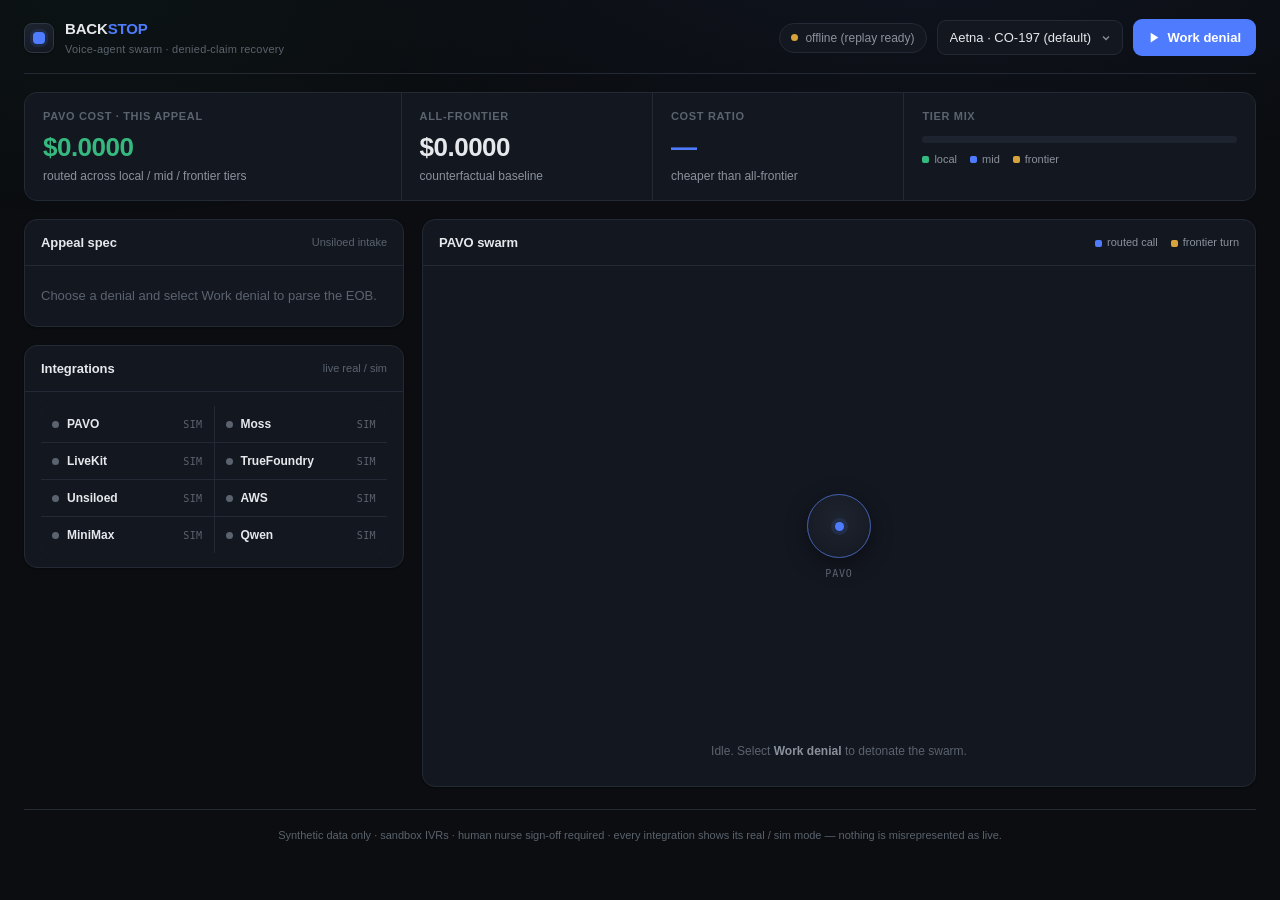
==== index.html @ 492ca2de "feat(demo): real MiniMax reasoning in the live pipeline (LLM-authored appeal argument) The agent's a" ====
<!DOCTYPE html>
<html lang="en">
<head>
  <meta charset="UTF-8" />
  <meta name="viewport" content="width=device-width, initial-scale=1.0" />
  <title>Backstop — Denied-Claim Recovery</title>
  <!-- No CDN: self-contained design system in styles.css, system font stack. -->
  <link rel="stylesheet" href="styles.css" />
</head>

<body>
  <div class="bg-glow" aria-hidden="true"></div>

  <div class="app">

    <!-- ============================ TOP BAR ============================ -->
    <header class="topbar">
      <div class="brand">
        <div class="brand-logo" aria-hidden="true"></div>
        <div>
          <div class="brand-name">BACK<b>STOP</b></div>
          <div class="brand-sub">Voice-agent swarm · denied-claim recovery</div>
        </div>
      </div>

      <div class="topbar-actions">
        <div id="conn-pill" class="conn-pill conn-down">
          <span class="dot"></span><span id="conn-label">connecting…</span>
        </div>
        <select id="sample-picker" class="picker" title="Choose a denial to work" aria-label="Choose a denial to work"></select>
        <button id="run-btn" class="btn btn-primary">
          <svg width="13" height="13" viewBox="0 0 24 24" fill="none" aria-hidden="true">
            <path d="M5 3l14 9-14 9V3z" fill="currentColor" />
          </svg>
          Work denial
        </button>
      </div>
    </header>

    <!-- ============================ METRIC STRIP ============================ -->
    <section class="metrics" aria-label="Cost metrics">
      <div class="metric hero">
        <div class="metric-label">PAVO cost · this appeal</div>
        <div class="metric-value tnum"><span id="pavo-total" class="pavo">$0.0000</span></div>
        <div class="metric-sub">routed across local / mid / frontier tiers</div>
      </div>
      <div class="metric">
        <div class="metric-label">All-frontier</div>
        <div class="metric-value tnum"><span id="frontier-total" class="front">$0.0000</span></div>
        <div class="metric-sub">counterfactual baseline</div>
      </div>
      <div class="metric">
        <div class="metric-label">Cost ratio</div>
        <div class="metric-value tnum"><span id="ratio-big" class="ratio-value">—</span></div>
        <div class="metric-sub">cheaper than all-frontier</div>
      </div>
      <div class="metric">
        <div class="metric-label">Tier mix</div>
        <div class="tierbar" aria-hidden="true">
          <div class="seg seg-local" style="width:0"></div>
          <div class="seg seg-mid" style="width:0"></div>
          <div class="seg seg-front" style="width:0"></div>
        </div>
        <div class="tier-legend">
          <span><i style="background:var(--tier-local)"></i>local</span>
          <span><i style="background:var(--tier-mid)"></i>mid</span>
          <span><i style="background:var(--tier-frontier)"></i>frontier</span>
        </div>
      </div>
    </section>

    <!-- ============================ MAIN GRID ============================ -->
    <div class="grid-main">

      <!-- LEFT COLUMN -->
      <div class="col">

        <!-- Outcome scoreboard (appears on appeal.done) -->
        <div class="card outcome-card" id="outcome-card" hidden>
          <div class="outcome-head">
            <svg width="14" height="14" viewBox="0 0 24 24" fill="none" stroke="currentColor" stroke-width="2.5"><path d="M20 6L9 17l-5-5"/></svg>
            Denial overturned
          </div>
          <div class="outcome-grid">
            <div class="outcome-cell"><span id="oc-recovered" class="oc-num tnum">$0</span><span class="oc-lbl">recovered</span></div>
            <div class="outcome-cell"><span id="oc-ratio" class="oc-num tnum">—</span><span class="oc-lbl">cheaper</span></div>
            <div class="outcome-cell"><span id="oc-agents" class="oc-num tnum">0</span><span class="oc-lbl">agents</span></div>
          </div>
          <div class="outcome-foot" id="oc-foot">pending nurse signature</div>
        </div>

        <!-- Appeal spec -->
        <div class="card">
          <div class="card-head">
            <h2 class="card-title">Appeal spec</h2>
            <span class="card-tag">Unsiloed intake</span>
          </div>
          <div id="spec-body" class="card-body">
            <div class="empty-hint">Choose a denial and select Work denial to parse the EOB.</div>
          </div>
        </div>

        <!-- Integrations -->
        <div class="card">
          <div class="card-head">
            <h2 class="card-title">Integrations</h2>
            <span class="card-tag">live real / sim</span>
          </div>
          <div class="card-body">
            <div class="sponsor-list" id="sponsor-row"></div>
          </div>
        </div>

        <!-- Contradiction -->
        <div class="card" id="reconcile-card" hidden>
          <div class="card-head">
            <h2 class="card-title">Overturning contradiction</h2>
            <span class="card-tag">Reconciler · Moss</span>
          </div>
          <div id="reconcile-body" class="card-body ctr"></div>
        </div>

        <!-- Real LLM-composed appeal argument (MiniMax via TrueFoundry gateway) -->
        <div class="card" id="compose-card" hidden>
          <div class="card-head">
            <h2 class="card-title">Appeal argument</h2>
            <span class="card-tag" id="compose-tag">MiniMax</span>
          </div>
          <div id="compose-body" class="card-body"></div>
        </div>

        <!-- Appeal letter -->
        <div class="card" id="letter-card" hidden>
          <div class="card-head">
            <h2 class="card-title">Appeal letter</h2>
            <span class="card-tag">Drafted · verbatim</span>
          </div>
          <div id="letter-body" class="card-body"></div>
        </div>

      </div>

      <!-- RIGHT COLUMN: swarm stage -->
      <div class="col">
        <div class="card stage-card">
          <div class="card-head">
            <h2 class="card-title">PAVO swarm</h2>
            <div class="tier-legend" style="margin:0">
              <span><i style="background:var(--tier-mid)"></i>routed call</span>
              <span><i style="background:var(--tier-frontier)"></i>frontier turn</span>
            </div>
          </div>
          <div id="stage" class="stage">
            <canvas id="fx"></canvas>
            <div id="core" class="core">
              <div class="core-ring"></div>
              <div class="core-ring r2"></div>
              <div class="core-disc"></div>
              <div class="core-label">PAVO</div>
            </div>
            <div id="cells" class="cells"></div>
            <div id="stage-hint" class="stage-hint">
              Idle. Select <b>Work denial</b> to detonate the swarm.
            </div>
          </div>
        </div>
      </div>
    </div>

    <footer class="footer">
      Synthetic data only · sandbox IVRs · human nurse sign-off required ·
      every integration shows its real / sim mode — nothing is misrepresented as live.
    </footer>
  </div>

  <div id="toast" class="toast" hidden></div>
  <script src="app.js"></script>
</body>
</html>
---- styles.css ----
/* ============================================================================
   BACKSTOP — design system
   Refined dark. Single accent. Flat surfaces, 1px borders, tabular numerics.
   No CDN, no neon. Reference: Linear · Vercel · Retool · Mercury.
   ========================================================================== */

:root {
  /* surfaces */
  --bg:          #0B0D10;
  --surface-1:   #131720;   /* cards */
  --surface-2:   #171C26;   /* nested panels */
  --surface-3:   #1E242F;   /* hover / active */
  --border:      #232A35;
  --border-strong: #2E3744;

  /* text */
  --text:        #E6E8EB;
  --text-muted:  #8B929C;
  --text-faint:  #5B636E;

  /* accent (single) */
  --accent:        #4F7CFF;
  --accent-hover:  #6B91FF;
  --accent-press:  #3E66E0;
  --accent-subtle: rgba(79, 124, 255, 0.13);
  --accent-line:   rgba(79, 124, 255, 0.30);

  /* status / tiers (muted, professional) */
  --ok:    #35B97E;
  --warn:  #D8A23A;
  --err:   #E5565B;
  --tier-local:    #35B97E;   /* local_fast  */
  --tier-mid:      #4F7CFF;   /* mid_reason  */
  --tier-frontier: #D8A23A;   /* frontier    */

  /* type */
  --font: -apple-system, BlinkMacSystemFont, "Inter", "Segoe UI", Roboto, Helvetica, Arial, sans-serif;
  --mono: ui-monospace, "SF Mono", "JetBrains Mono", "Menlo", monospace;

  /* radii / shadow / motion */
  --r-sm: 6px; --r-md: 9px; --r-lg: 13px; --r-pill: 999px;
  --shadow-sm: 0 1px 2px rgba(0,0,0,0.35);
  --shadow-md: 0 6px 22px rgba(0,0,0,0.42);
  --ease: cubic-bezier(0.22, 0.61, 0.22, 1);
  --t-fast: 120ms; --t: 160ms;
}

/* ---- reset ---- */
*, *::before, *::after { box-sizing: border-box; }
html, body { margin: 0; height: 100%; }
body {
  background: var(--bg);
  color: var(--text);
  font-family: var(--font);
  font-size: 14px;
  line-height: 1.5;
  -webkit-font-smoothing: antialiased;
  text-rendering: optimizeLegibility;
}
::selection { background: var(--accent-subtle); }
button, input, select { font: inherit; color: inherit; }
h1, h2, h3, p { margin: 0; }
.tnum { font-variant-numeric: tabular-nums; font-feature-settings: "tnum" 1; }
.mono { font-family: var(--mono); }

/* subtle ambient backdrop — a faint top glow, not a light show */
.bg-glow {
  position: fixed; inset: 0; pointer-events: none; z-index: 0;
  background:
    radial-gradient(900px 380px at 72% -8%, rgba(79,124,255,0.07), transparent 70%),
    radial-gradient(700px 320px at 8% 0%, rgba(53,185,126,0.04), transparent 70%);
}

/* ---- shell ---- */
.app { position: relative; z-index: 1; max-width: 1480px; margin: 0 auto; padding: 18px 24px 40px; }

/* ============================ TOP BAR ============================ */
.topbar {
  display: flex; align-items: center; justify-content: space-between;
  gap: 16px; padding-bottom: 16px; margin-bottom: 18px;
  border-bottom: 1px solid var(--border);
}
.brand { display: flex; align-items: center; gap: 11px; }
.brand-logo {
  width: 30px; height: 30px; border-radius: 8px; display: grid; place-items: center;
  background: linear-gradient(160deg, var(--surface-3), var(--surface-1));
  border: 1px solid var(--border-strong); box-shadow: var(--shadow-sm);
}
.brand-logo::after {
  content: ""; width: 12px; height: 12px; border-radius: 4px;
  background: var(--accent); box-shadow: 0 0 0 3px var(--accent-subtle);
}
.brand-name { font-size: 15px; font-weight: 700; letter-spacing: -0.01em; }
.brand-name b { color: var(--accent); font-weight: 700; }
.brand-sub { font-size: 11px; color: var(--text-faint); letter-spacing: 0.02em; }
.topbar-actions { display: flex; align-items: center; gap: 10px; }

/* connection pill */
.conn-pill {
  display: inline-flex; align-items: center; gap: 7px;
  padding: 5px 11px; border-radius: var(--r-pill);
  background: var(--surface-1); border: 1px solid var(--border);
  font-size: 12px; color: var(--text-muted);
}
.conn-pill .dot { width: 7px; height: 7px; border-radius: 50%; background: var(--text-faint); }
.conn-pill.conn-up   { color: var(--text); }
.conn-pill.conn-up .dot   { background: var(--ok); box-shadow: 0 0 0 3px rgba(53,185,126,0.18); }
.conn-pill.conn-down .dot { background: var(--warn); }

/* select / picker */
.picker {
  appearance: none; -webkit-appearance: none;
  padding: 7px 30px 7px 12px; border-radius: var(--r-md);
  background: var(--surface-1) url("data:image/svg+xml,%3Csvg xmlns='http://www.w3.org/2000/svg' width='12' height='12' viewBox='0 0 24 24' fill='none' stroke='%238B929C' stroke-width='2.5'%3E%3Cpath d='M6 9l6 6 6-6'/%3E%3C/svg%3E") no-repeat right 10px center;
  border: 1px solid var(--border); color: var(--text); font-size: 13px;
  max-width: 320px; cursor: pointer; transition: border-color var(--t) var(--ease);
}
.picker:hover { border-color: var(--border-strong); }
.picker:focus { outline: none; border-color: var(--accent); box-shadow: 0 0 0 3px var(--accent-subtle); }

/* buttons */
.btn {
  display: inline-flex; align-items: center; gap: 7px;
  padding: 8px 14px; border-radius: var(--r-md); min-height: 36px;
  border: 1px solid transparent; font-size: 13px; font-weight: 600;
  cursor: pointer; transition: background var(--t) var(--ease), border-color var(--t) var(--ease), opacity var(--t);
  white-space: nowrap;
}
.btn-primary { background: var(--accent); color: #fff; }
.btn-primary:hover { background: var(--accent-hover); }
.btn-primary:active { background: var(--accent-press); }
.btn-primary:disabled { opacity: 0.5; cursor: default; }
.btn-ghost { background: var(--surface-1); border-color: var(--border); color: var(--text); }
.btn-ghost:hover { background: var(--surface-3); border-color: var(--border-strong); }
.btn svg { display: block; }

/* ============================ METRIC STRIP ============================ */
.metrics {
  display: grid; grid-template-columns: 1.5fr 1fr 1fr 1.4fr; gap: 1px;
  background: var(--border); border: 1px solid var(--border);
  border-radius: var(--r-lg); overflow: hidden; margin-bottom: 18px;
}
.metric { background: var(--surface-1); padding: 15px 18px; min-height: 92px; }
.metric-label {
  font-size: 11px; color: var(--text-faint); text-transform: uppercase;
  letter-spacing: 0.06em; font-weight: 600; margin-bottom: 9px;
}
.metric-value { font-size: 26px; font-weight: 680; letter-spacing: -0.02em; line-height: 1; }
.metric-sub { font-size: 12px; color: var(--text-muted); margin-top: 7px; }
.metric.hero .metric-value { color: var(--text); }
.metric.hero .pavo  { color: var(--ok); }
.metric.hero .front { color: var(--text-muted); text-decoration: line-through; text-decoration-color: var(--border-strong); }
.ratio-value { color: var(--accent); transition: transform var(--t) var(--ease); display: inline-block; }
.ratio-value.flash { transform: scale(1.06); }

/* tier mix bar */
.tierbar { display: flex; height: 7px; border-radius: var(--r-pill); overflow: hidden; background: var(--surface-3); margin-top: 11px; }
.tierbar .seg { height: 100%; transition: width 400ms var(--ease); }
.seg-local { background: var(--tier-local); }
.seg-mid   { background: var(--tier-mid); }
.seg-front { background: var(--tier-frontier); }
.tier-legend { display: flex; gap: 13px; margin-top: 8px; font-size: 11px; color: var(--text-muted); }
.tier-legend i { width: 7px; height: 7px; border-radius: 2px; display: inline-block; margin-right: 5px; vertical-align: middle; }

/* ============================ LAYOUT GRID ============================ */
.grid-main { display: grid; grid-template-columns: 380px 1fr; gap: 18px; align-items: start; }
.col { display: flex; flex-direction: column; gap: 18px; }
@media (max-width: 1080px) { .grid-main { grid-template-columns: 1fr; } .metrics { grid-template-columns: 1fr 1fr; } }

/* ============================ CARD ============================ */
.card { background: var(--surface-1); border: 1px solid var(--border); border-radius: var(--r-lg); box-shadow: var(--shadow-sm); }
.card-head {
  display: flex; align-items: center; justify-content: space-between;
  padding: 13px 16px; border-bottom: 1px solid var(--border);
}
.card-title { font-size: 13px; font-weight: 650; letter-spacing: -0.005em; }
.card-tag { font-size: 11px; color: var(--text-faint); font-weight: 500; }
.card-body { padding: 14px 16px; }
.card[hidden] { display: none; }

/* status badges */
.badge {
  display: inline-flex; align-items: center; gap: 6px;
  padding: 3px 9px; border-radius: var(--r-pill); font-size: 11px; font-weight: 600;
  border: 1px solid var(--border); background: var(--surface-2); color: var(--text-muted);
}
.badge.ok   { color: var(--ok);   border-color: rgba(53,185,126,0.30); background: rgba(53,185,126,0.10); }
.badge.warn { color: var(--warn); border-color: rgba(216,162,58,0.30); background: rgba(216,162,58,0.10); }
.badge.err  { color: var(--err);  border-color: rgba(229,86,91,0.30);  background: rgba(229,86,91,0.10); }
.badge.accent { color: var(--accent); border-color: rgba(79,124,255,0.30); background: var(--accent-subtle); }

/* ---- key/value spec table ---- */
.kv { display: flex; flex-direction: column; }
.kv-row { display: flex; align-items: center; justify-content: space-between; gap: 12px; padding: 8px 0; border-bottom: 1px solid var(--border); }
.kv-row:last-child { border-bottom: 0; }
.kv-k { font-size: 12px; color: var(--text-muted); }
.kv-v { font-size: 13px; font-weight: 550; text-align: right; }
.kv-v.code { font-family: var(--mono); font-size: 12px; color: var(--accent); }
.empty-hint { color: var(--text-faint); font-size: 13px; padding: 6px 0; }

/* ---- sponsor / integration list ---- */
.sponsor-list { display: grid; grid-template-columns: 1fr 1fr; gap: 1px; background: var(--border); border-radius: var(--r-md); overflow: hidden; }
.sponsor { display: flex; align-items: center; gap: 8px; padding: 9px 11px; background: var(--surface-1); font-size: 12px; }
.sponsor .sdot { width: 7px; height: 7px; border-radius: 50%; background: var(--text-faint); flex: none; }
.sponsor.real .sdot { background: var(--ok); box-shadow: 0 0 0 3px rgba(53,185,126,0.16); }
.sponsor.sim  .sdot { background: var(--text-faint); }
.sponsor .sname { color: var(--text); font-weight: 550; }
.sponsor .smode { margin-left: auto; font-size: 10px; text-transform: uppercase; letter-spacing: 0.04em; color: var(--text-faint); font-family: var(--mono); }
.sponsor.real .smode { color: var(--ok); }

/* ---- contradiction ---- */
.ctr { display: flex; flex-direction: column; gap: 11px; }
.ctr-block { border: 1px solid var(--border); border-radius: var(--r-md); padding: 11px 12px; background: var(--surface-2); }
.ctr-block.claim { border-left: 2px solid var(--err); }
.ctr-block.evi   { border-left: 2px solid var(--ok); }
.ctr-label { font-size: 10px; text-transform: uppercase; letter-spacing: 0.05em; color: var(--text-faint); font-weight: 600; margin-bottom: 6px; }
.ctr-q { font-size: 13px; color: var(--text); line-height: 1.55; }

/* ---- letter ---- */
.letter-meta { font-size: 11px; color: var(--text-faint); font-family: var(--mono); margin-bottom: 9px; }
.letter-desc { font-size: 13px; color: var(--text-muted); line-height: 1.55; }
.letter-actions { display: flex; gap: 9px; margin-top: 13px; flex-wrap: wrap; }
.btn-link {
  display: inline-flex; align-items: center; min-height: 34px; padding: 6px 12px;
  border-radius: var(--r-md); background: var(--surface-2); border: 1px solid var(--border);
  color: var(--text); font-size: 12px; font-weight: 600; text-decoration: none;
  transition: background var(--t), border-color var(--t);
}
.btn-link:hover { background: var(--surface-3); border-color: var(--border-strong); }
.btn-sign {
  min-height: 34px; padding: 6px 14px; border-radius: var(--r-md);
  background: var(--accent); border: 1px solid transparent; color: #fff;
  font-size: 12px; font-weight: 650; cursor: pointer; transition: background var(--t);
}
.btn-sign:hover { background: var(--accent-hover); }
.btn-sign.signed { background: rgba(53,185,126,0.14); color: var(--ok); border-color: rgba(53,185,126,0.30); cursor: default; }

/* ---- outcome ---- */
.outcome-card { border-color: rgba(53,185,126,0.28); }
.outcome-head { display: flex; align-items: center; gap: 8px; padding: 13px 16px; border-bottom: 1px solid var(--border); font-size: 13px; font-weight: 650; color: var(--ok); }
.outcome-grid { display: grid; grid-template-columns: 1fr 1fr 1fr; gap: 1px; background: var(--border); }
.outcome-cell { background: var(--surface-1); padding: 14px 16px; }
.oc-num { display: block; font-size: 21px; font-weight: 680; letter-spacing: -0.02em; }
.oc-lbl { display: block; font-size: 11px; color: var(--text-faint); text-transform: uppercase; letter-spacing: 0.05em; margin-top: 4px; }
.outcome-foot { padding: 11px 16px; border-top: 1px solid var(--border); font-size: 12px; color: var(--text-muted); }
.outcome-foot.signed { color: var(--ok); }

/* ============================ SWARM STAGE ============================ */
.stage-card { overflow: hidden; }
.stage { position: relative; height: 520px; border-radius: 0 0 var(--r-lg) var(--r-lg); overflow: hidden; }
.stage canvas { position: absolute; inset: 0; width: 100%; height: 100%; }

/* central PAVO node */
.core { position: absolute; left: 50%; top: 50%; transform: translate(-50%, -50%); z-index: 2; display: grid; place-items: center; pointer-events: none; }
.core-disc {
  width: 64px; height: 64px; border-radius: 50%;
  background: radial-gradient(circle at 50% 40%, var(--surface-3), var(--surface-1));
  border: 1px solid var(--border-strong); display: grid; place-items: center;
  box-shadow: var(--shadow-md);
}
.core-disc::after { content: ""; width: 9px; height: 9px; border-radius: 50%; background: var(--accent); box-shadow: 0 0 0 4px var(--accent-subtle); }
.core-ring { position: absolute; width: 64px; height: 64px; border-radius: 50%; border: 1px solid var(--accent-line); animation: corePulse 3.2s var(--ease) infinite; }
.core-ring.r2 { animation-delay: 1.6s; }
@keyframes corePulse { 0% { transform: scale(1); opacity: 0.55; } 100% { transform: scale(2.4); opacity: 0; } }
.core-label { position: absolute; top: 72px; font-size: 10px; font-family: var(--mono); letter-spacing: 0.08em; color: var(--text-faint); }

/* specialist cells */
.cells { position: absolute; inset: 0; z-index: 3; }
.cell {
  position: absolute; transform: translate(-50%, -50%) translateY(6px);
  width: 210px; background: var(--surface-1); border: 1px solid var(--border);
  border-radius: var(--r-md); box-shadow: var(--shadow-md); padding: 10px 12px;
  opacity: 0; transition: opacity var(--t) var(--ease), transform var(--t) var(--ease), border-color var(--t);
}
.cell.in { opacity: 1; transform: translate(-50%, -50%) translateY(0); }
.cell.active { border-color: var(--border-strong); }
.cell.flare { border-color: rgba(216,162,58,0.45); box-shadow: var(--shadow-md), 0 0 0 1px rgba(216,162,58,0.25); }
.cell-head { display: flex; align-items: center; justify-content: space-between; gap: 8px; margin-bottom: 6px; }
.cell-name { font-size: 12px; font-weight: 600; color: var(--text); white-space: nowrap; overflow: hidden; text-overflow: ellipsis; }
.cell-tier {
  font-size: 9px; font-family: var(--mono); text-transform: uppercase; letter-spacing: 0.04em;
  padding: 2px 6px; border-radius: var(--r-pill); background: var(--surface-3); color: var(--text-faint); flex: none;
}
.cell-tier.local_fast { color: var(--tier-local);    background: rgba(53,185,126,0.12); }
.cell-tier.mid_reason { color: var(--tier-mid);       background: var(--accent-subtle); }
.cell-tier.frontier   { color: var(--tier-frontier);  background: rgba(216,162,58,0.13); }
.cell-line { font-size: 11px; color: var(--text-muted); line-height: 1.45; min-height: 16px; }
.cell-line .rep { color: var(--text); }

/* moss retrieval card inside a cell */
.moss-card {
  margin-top: 9px; padding: 8px 10px; border-radius: var(--r-sm);
  background: var(--accent-subtle); border: 1px solid rgba(79,124,255,0.22);
  opacity: 0; transform: translateY(4px); transition: opacity var(--t) var(--ease), transform var(--t) var(--ease);
}
.moss-card.in { opacity: 1; transform: translateY(0); }
.moss-card .mh { font-size: 10px; font-weight: 650; color: var(--accent); margin-bottom: 4px; letter-spacing: 0.01em; }
.moss-card .mw { font-size: 11px; color: var(--text); line-height: 1.45; margin-bottom: 4px; }
.moss-card .wr { color: var(--ok); font-weight: 650; }

.stage-hint { position: absolute; left: 50%; bottom: 26px; transform: translateX(-50%); z-index: 3; font-size: 12px; color: var(--text-faint); text-align: center; }
.stage-hint b { color: var(--text-muted); font-weight: 600; }

/* ============================ FOOTER + TOAST ============================ */
.footer { margin-top: 22px; padding-top: 16px; border-top: 1px solid var(--border); text-align: center; font-size: 11px; color: var(--text-faint); line-height: 1.7; }
.toast {
  position: fixed; left: 50%; bottom: 26px; transform: translateX(-50%);
  z-index: 50; padding: 10px 16px; border-radius: var(--r-md);
  background: var(--surface-3); border: 1px solid var(--border-strong);
  box-shadow: var(--shadow-md); font-size: 13px; color: var(--text);
}
.toast[hidden] { display: none; }
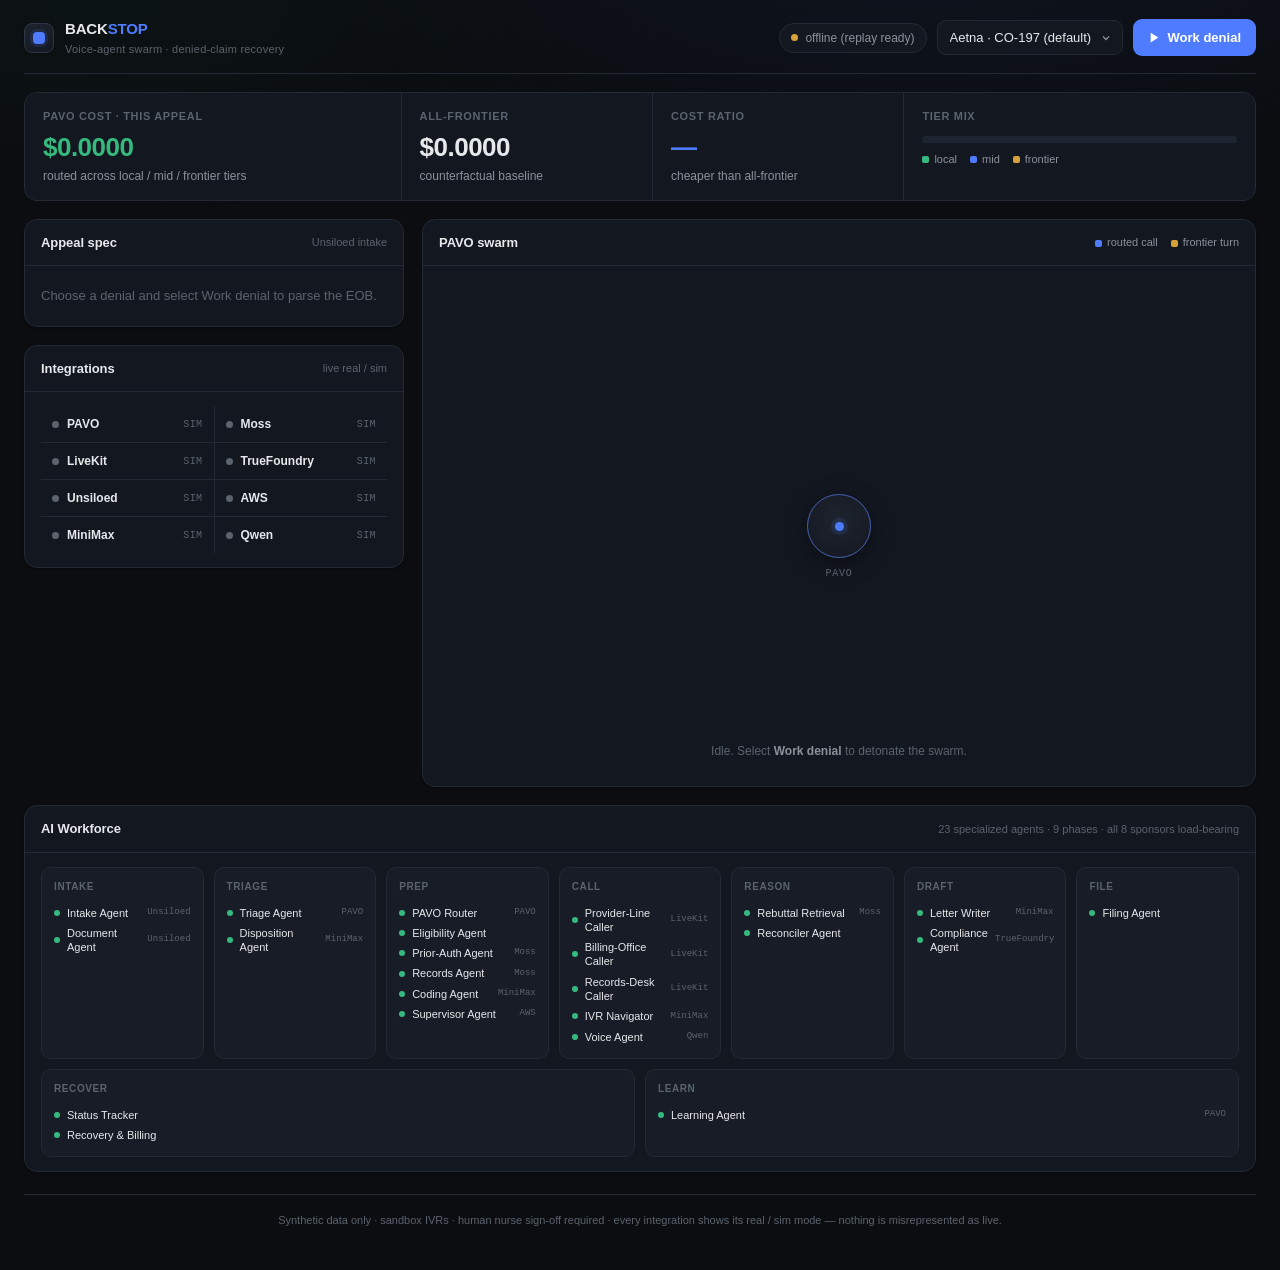
==== commit 80082e29: "feat(site): always-visible 23-agent workforce + marketing README - dashboard: persistent 'AI Workfor" ====
--- a/index.html
+++ b/index.html
@@ -167,6 +167,17 @@
       </div>
     </div>
 
+    <!-- ===================== AI WORKFORCE (always visible) ===================== -->
+    <section style="margin-top:18px">
+      <div class="card">
+        <div class="card-head">
+          <h2 class="card-title">AI Workforce</h2>
+          <span class="card-tag">23 specialized agents · 9 phases · all 8 sponsors load-bearing</span>
+        </div>
+        <div id="workforce-body" class="card-body"></div>
+      </div>
+    </section>
+
     <footer class="footer">
       Synthetic data only · sandbox IVRs · human nurse sign-off required ·
       every integration shows its real / sim mode — nothing is misrepresented as live.
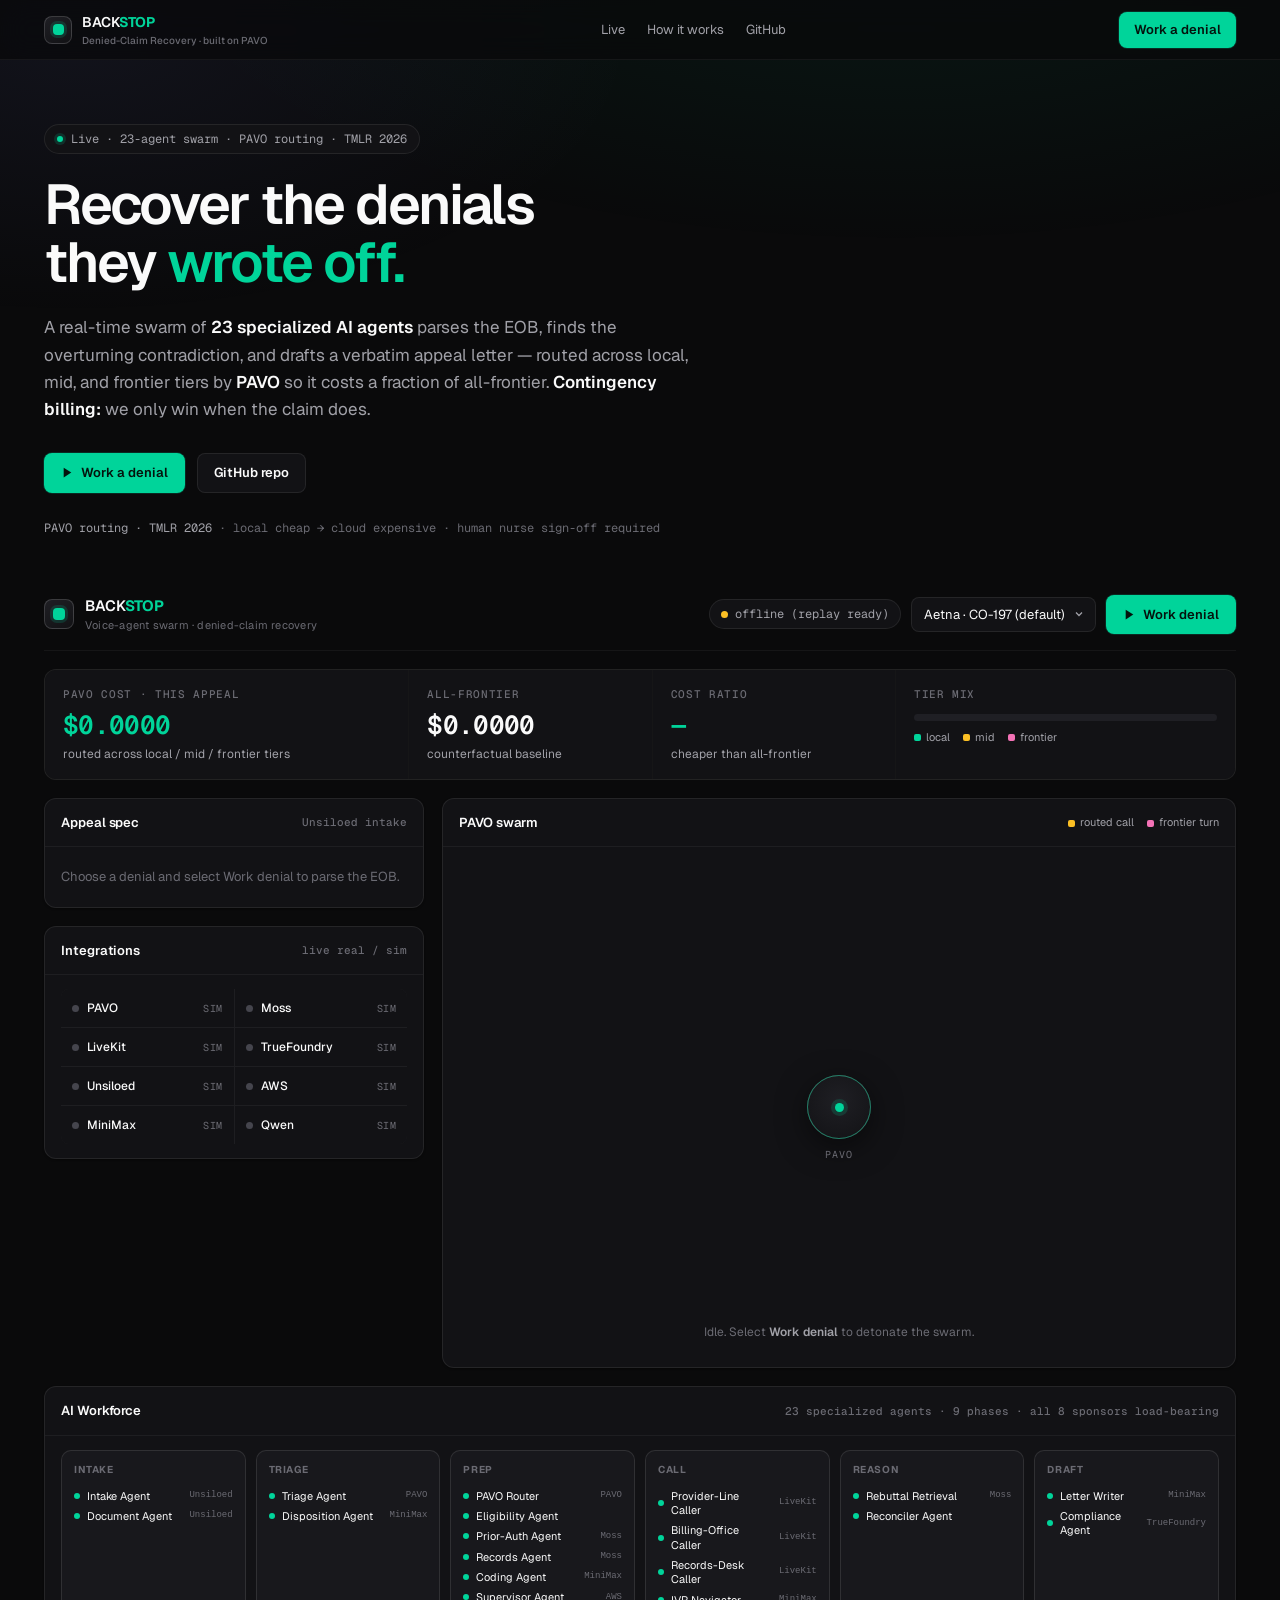
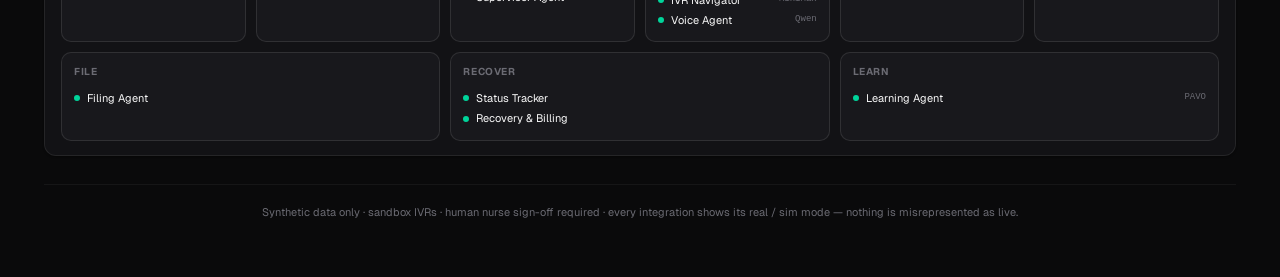
==== commit 33d99934: "redesign(site): relocate-ai-style theme (Geist + dark mint, nav+hero) + real sponsor badges on the p" ====
--- a/index.html
+++ b/index.html
@@ -4,16 +4,57 @@
   <meta charset="UTF-8" />
   <meta name="viewport" content="width=device-width, initial-scale=1.0" />
   <title>Backstop — Denied-Claim Recovery</title>
-  <!-- No CDN: self-contained design system in styles.css, system font stack. -->
+  <link rel="preconnect" href="https://fonts.googleapis.com" />
+  <link rel="preconnect" href="https://fonts.gstatic.com" crossorigin />
   <link rel="stylesheet" href="styles.css" />
 </head>
 
 <body>
   <div class="bg-glow" aria-hidden="true"></div>
 
-  <div class="app">
+  <!-- ============================ MARKETING NAV ============================ -->
+  <nav class="nav">
+    <div class="nav-inner">
+      <a class="nav-brand" href="#top">
+        <span class="nav-logo" aria-hidden="true"></span>
+        <span class="nav-word">BACK<b>STOP</b>
+          <small>Denied-Claim Recovery · built on PAVO</small></span>
+      </a>
+      <div class="nav-links">
+        <a href="#dashboard">Live</a>
+        <a href="#workforce">How it works</a>
+        <a href="https://github.com/vnmoorthy/backstop" target="_blank" rel="noopener">GitHub</a>
+      </div>
+      <a class="nav-cta" href="#dashboard">Work a denial</a>
+    </div>
+  </nav>
+
+  <div class="app" id="top">
+
+    <!-- ============================ HERO ============================ -->
+    <section class="hero">
+      <div class="hero-eyebrow"><span class="dot"></span> Live · 23-agent swarm · PAVO routing · TMLR 2026</div>
+      <h1>Recover the denials <br />they <span class="accent">wrote off.</span></h1>
+      <p class="hero-sub">
+        A real-time swarm of <b>23 specialized AI agents</b> parses the EOB, finds the overturning
+        contradiction, and drafts a verbatim appeal letter — routed across local, mid, and frontier
+        tiers by <b>PAVO</b> so it costs a fraction of all-frontier. <b>Contingency billing:</b>
+        we only win when the claim does.
+      </p>
+      <div class="hero-actions">
+        <a href="#dashboard" class="btn btn-primary">
+          <svg width="13" height="13" viewBox="0 0 24 24" fill="none" aria-hidden="true"><path d="M5 3l14 9-14 9V3z" fill="currentColor" /></svg>
+          Work a denial
+        </a>
+        <a href="https://github.com/vnmoorthy/backstop" target="_blank" rel="noopener" class="btn btn-ghost">GitHub repo</a>
+      </div>
+      <div class="hero-foot">
+        <span>PAVO routing · TMLR 2026</span> · local cheap → cloud expensive · human nurse sign-off required
+      </div>
+    </section>
 
     <!-- ============================ TOP BAR ============================ -->
+    <div id="dashboard"></div>
     <header class="topbar">
       <div class="brand">
         <div class="brand-logo" aria-hidden="true"></div>
@@ -168,7 +209,7 @@
     </div>
 
     <!-- ===================== AI WORKFORCE (always visible) ===================== -->
-    <section style="margin-top:18px">
+    <section style="margin-top:18px" id="workforce">
       <div class="card">
         <div class="card-head">
           <h2 class="card-title">AI Workforce</h2>
--- a/styles.css
+++ b/styles.css
@@ -1,165 +1,247 @@
 /* ============================================================================
-   BACKSTOP — design system
-   Refined dark. Single accent. Flat surfaces, 1px borders, tabular numerics.
-   No CDN, no neon. Reference: Linear · Vercel · Retool · Mercury.
+   BACKSTOP — relocate-ai design system
+   Geist Sans + Geist Mono · deep near-black · elevated surfaces · mint accent.
+   Palette + tokens sampled from vnmoorthy.github.io/relocate-ai.
    ========================================================================== */
+
+@import url("https://fonts.googleapis.com/css2?family=Geist:wght@400;500;600;700&family=Geist+Mono:wght@400;500&display=swap");
 
 :root {
   /* surfaces */
-  --bg:          #0B0D10;
-  --surface-1:   #131720;   /* cards */
-  --surface-2:   #171C26;   /* nested panels */
-  --surface-3:   #1E242F;   /* hover / active */
-  --border:      #232A35;
-  --border-strong: #2E3744;
+  --bg-deep:    #0a0a0b;
+  --bg-glow:    #0e1311;
+  --bg-elev-1:  #121215;   /* cards / panels */
+  --bg-elev-2:  #18181c;   /* nested / elevated */
+  --bg-elev-3:  #1f1f24;   /* hover / active */
+
+  /* borders (hairlines) */
+  --border-subtle:  #ffffff0d;
+  --border-soft:    #ffffff14;
+  --border-default: #ffffff1a;
+  --border-mid:     #ffffff1a;
+  --border-strong:  #ffffff29;
 
   /* text */
-  --text:        #E6E8EB;
-  --text-muted:  #8B929C;
-  --text-faint:  #5B636E;
-
-  /* accent (single) */
-  --accent:        #4F7CFF;
-  --accent-hover:  #6B91FF;
-  --accent-press:  #3E66E0;
-  --accent-subtle: rgba(79, 124, 255, 0.13);
-  --accent-line:   rgba(79, 124, 255, 0.30);
-
-  /* status / tiers (muted, professional) */
-  --ok:    #35B97E;
-  --warn:  #D8A23A;
-  --err:   #E5565B;
-  --tier-local:    #35B97E;   /* local_fast  */
-  --tier-mid:      #4F7CFF;   /* mid_reason  */
-  --tier-frontier: #D8A23A;   /* frontier    */
+  --text-primary:    #fafafa;
+  --text-secondary:  #a1a1a8;
+  --text-tertiary:   #6b6b73;
+  --text-quaternary: #45454d;
+
+  /* accent + status */
+  --mint:     #00d49a;
+  --mint-dim: #00d49a29;
+  --cyan:     #818cf8;
+  --amber:    #fbbf24;
+  --red:      #f87171;
+
+  /* PAVO tier colors */
+  --tier-local:      #00d49a;
+  --tier-mid:        #fbbf24;
+  --tier-cloud-mid:  #fbbf24;
+  --tier-frontier:   #f472b6;
+  --tier-cloud-hard: #f472b6;
+
+  /* legacy aliases mapped to new tokens (keep markup working) */
+  --bg:          var(--bg-deep);
+  --surface-1:   var(--bg-elev-1);
+  --surface-2:   var(--bg-elev-2);
+  --surface-3:   var(--bg-elev-3);
+  --border:      var(--border-default);
+  --text:        var(--text-primary);
+  --text-muted:  var(--text-secondary);
+  --text-faint:  var(--text-tertiary);
+  --accent:        var(--mint);
+  --accent-hover:  #15e3a9;
+  --accent-press:  #00b888;
+  --accent-subtle: var(--mint-dim);
+  --accent-line:   #00d49a3d;
+  --ok:    var(--mint);
+  --warn:  var(--amber);
+  --err:   var(--red);
 
   /* type */
-  --font: -apple-system, BlinkMacSystemFont, "Inter", "Segoe UI", Roboto, Helvetica, Arial, sans-serif;
-  --mono: ui-monospace, "SF Mono", "JetBrains Mono", "Menlo", monospace;
+  --font: "Geist", ui-sans-serif, system-ui, -apple-system, "Segoe UI", sans-serif;
+  --mono: "Geist Mono", ui-monospace, "SF Mono", Menlo, monospace;
 
   /* radii / shadow / motion */
-  --r-sm: 6px; --r-md: 9px; --r-lg: 13px; --r-pill: 999px;
-  --shadow-sm: 0 1px 2px rgba(0,0,0,0.35);
-  --shadow-md: 0 6px 22px rgba(0,0,0,0.42);
+  --r-sm: 6px; --r-md: 8px; --r-lg: 12px; --r-xl: 16px; --r-pill: 999px;
+  --shadow-sm: 0 1px 2px rgba(0,0,0,0.4);
+  --shadow-md: 0 8px 30px rgba(0,0,0,0.5);
   --ease: cubic-bezier(0.22, 0.61, 0.22, 1);
   --t-fast: 120ms; --t: 160ms;
 }
 
 /* ---- reset ---- */
 *, *::before, *::after { box-sizing: border-box; }
+html { scroll-behavior: smooth; }
 html, body { margin: 0; height: 100%; }
 body {
-  background: var(--bg);
-  color: var(--text);
+  background: var(--bg-deep);
+  color: var(--text-primary);
   font-family: var(--font);
   font-size: 14px;
   line-height: 1.5;
   -webkit-font-smoothing: antialiased;
   text-rendering: optimizeLegibility;
 }
-::selection { background: var(--accent-subtle); }
+::selection { background: var(--mint-dim); }
 button, input, select { font: inherit; color: inherit; }
 h1, h2, h3, p { margin: 0; }
+a { color: inherit; }
 .tnum { font-variant-numeric: tabular-nums; font-feature-settings: "tnum" 1; }
 .mono { font-family: var(--mono); }
 
-/* subtle ambient backdrop — a faint top glow, not a light show */
+/* ambient backdrop */
 .bg-glow {
   position: fixed; inset: 0; pointer-events: none; z-index: 0;
   background:
-    radial-gradient(900px 380px at 72% -8%, rgba(79,124,255,0.07), transparent 70%),
-    radial-gradient(700px 320px at 8% 0%, rgba(53,185,126,0.04), transparent 70%);
+    radial-gradient(1100px 480px at 70% -10%, #00d49a14, transparent 70%),
+    radial-gradient(800px 400px at 6% 4%, #818cf812, transparent 70%);
 }
 
 /* ---- shell ---- */
-.app { position: relative; z-index: 1; max-width: 1480px; margin: 0 auto; padding: 18px 24px 40px; }
-
-/* ============================ TOP BAR ============================ */
+.app { position: relative; z-index: 1; max-width: 1240px; margin: 0 auto; padding: 0 24px 56px; }
+
+/* ============================ MARKETING NAV ============================ */
+.nav {
+  position: sticky; top: 0; z-index: 40;
+  display: flex; align-items: center; justify-content: space-between; gap: 16px;
+  height: 60px;
+  background: color-mix(in srgb, var(--bg-deep) 78%, transparent);
+  backdrop-filter: blur(14px) saturate(140%);
+  border-bottom: 1px solid var(--border-subtle);
+}
+.nav-inner { width: 100%; max-width: 1240px; margin: 0 auto; padding: 0 24px;
+  display: flex; align-items: center; justify-content: space-between; gap: 16px; }
+.nav-brand { display: flex; align-items: center; gap: 10px; text-decoration: none; }
+.nav-logo {
+  width: 28px; height: 28px; border-radius: 8px; display: grid; place-items: center;
+  background: linear-gradient(150deg, var(--bg-elev-3), var(--bg-elev-1));
+  border: 1px solid var(--border-strong);
+}
+.nav-logo::after { content: ""; width: 11px; height: 11px; border-radius: 4px;
+  background: var(--mint); box-shadow: 0 0 0 3px var(--mint-dim); }
+.nav-word { font-size: 14px; font-weight: 600; letter-spacing: -0.01em; color: var(--text-primary); }
+.nav-word b { color: var(--mint); font-weight: 700; }
+.nav-word small { display: block; font-size: 10px; font-weight: 500; color: var(--text-tertiary); letter-spacing: 0; }
+.nav-links { display: flex; align-items: center; gap: 22px; }
+.nav-links a { font-size: 13px; color: var(--text-secondary); text-decoration: none; transition: color var(--t); }
+.nav-links a:hover { color: var(--text-primary); }
+.nav-cta {
+  display: inline-flex; align-items: center; gap: 7px;
+  padding: 8px 15px; border-radius: var(--r-md); min-height: 36px;
+  background: var(--mint); color: #04130d; font-size: 13px; font-weight: 600;
+  text-decoration: none; transition: background var(--t), box-shadow var(--t);
+  box-shadow: 0 0 0 1px var(--mint-dim);
+}
+.nav-cta:hover { background: var(--accent-hover); box-shadow: 0 6px 20px var(--mint-dim); }
+@media (max-width: 760px) { .nav-links { display: none; } }
+
+/* ============================ HERO ============================ */
+.hero { padding: 64px 0 40px; max-width: 880px; }
+.hero-eyebrow {
+  display: inline-flex; align-items: center; gap: 8px; margin-bottom: 22px;
+  padding: 5px 12px; border-radius: var(--r-pill);
+  background: var(--bg-elev-1); border: 1px solid var(--border-soft);
+  font-size: 12px; color: var(--text-secondary); font-family: var(--mono);
+}
+.hero-eyebrow .dot { width: 6px; height: 6px; border-radius: 50%; background: var(--mint);
+  box-shadow: 0 0 0 3px var(--mint-dim); }
+.hero h1 {
+  font-size: clamp(34px, 5.4vw, 56px); font-weight: 600; letter-spacing: -0.035em;
+  line-height: 1.04; color: var(--text-primary);
+}
+.hero h1 .accent { color: var(--mint); }
+.hero-sub { margin-top: 22px; font-size: 17px; line-height: 1.6; color: var(--text-secondary); max-width: 660px; }
+.hero-sub b { color: var(--text-primary); font-weight: 600; }
+.hero-actions { display: flex; flex-wrap: wrap; gap: 12px; margin-top: 30px; }
+.hero-foot { margin-top: 26px; font-size: 12px; color: var(--text-tertiary); font-family: var(--mono); }
+.hero-foot span { color: var(--text-secondary); }
+
+/* ============================ DASHBOARD HEADER ============================ */
 .topbar {
   display: flex; align-items: center; justify-content: space-between;
-  gap: 16px; padding-bottom: 16px; margin-bottom: 18px;
-  border-bottom: 1px solid var(--border);
+  gap: 16px; padding-bottom: 16px; margin: 18px 0;
+  border-bottom: 1px solid var(--border-subtle);
 }
 .brand { display: flex; align-items: center; gap: 11px; }
 .brand-logo {
   width: 30px; height: 30px; border-radius: 8px; display: grid; place-items: center;
-  background: linear-gradient(160deg, var(--surface-3), var(--surface-1));
-  border: 1px solid var(--border-strong); box-shadow: var(--shadow-sm);
-}
-.brand-logo::after {
-  content: ""; width: 12px; height: 12px; border-radius: 4px;
-  background: var(--accent); box-shadow: 0 0 0 3px var(--accent-subtle);
-}
-.brand-name { font-size: 15px; font-weight: 700; letter-spacing: -0.01em; }
-.brand-name b { color: var(--accent); font-weight: 700; }
-.brand-sub { font-size: 11px; color: var(--text-faint); letter-spacing: 0.02em; }
+  background: linear-gradient(150deg, var(--bg-elev-3), var(--bg-elev-1));
+  border: 1px solid var(--border-strong);
+}
+.brand-logo::after { content: ""; width: 12px; height: 12px; border-radius: 4px;
+  background: var(--mint); box-shadow: 0 0 0 3px var(--mint-dim); }
+.brand-name { font-size: 15px; font-weight: 600; letter-spacing: -0.01em; }
+.brand-name b { color: var(--mint); font-weight: 700; }
+.brand-sub { font-size: 11px; color: var(--text-tertiary); letter-spacing: 0.02em; }
 .topbar-actions { display: flex; align-items: center; gap: 10px; }
 
 /* connection pill */
 .conn-pill {
   display: inline-flex; align-items: center; gap: 7px;
   padding: 5px 11px; border-radius: var(--r-pill);
-  background: var(--surface-1); border: 1px solid var(--border);
-  font-size: 12px; color: var(--text-muted);
-}
-.conn-pill .dot { width: 7px; height: 7px; border-radius: 50%; background: var(--text-faint); }
-.conn-pill.conn-up   { color: var(--text); }
-.conn-pill.conn-up .dot   { background: var(--ok); box-shadow: 0 0 0 3px rgba(53,185,126,0.18); }
-.conn-pill.conn-down .dot { background: var(--warn); }
+  background: var(--bg-elev-1); border: 1px solid var(--border-soft);
+  font-size: 12px; color: var(--text-secondary); font-family: var(--mono);
+}
+.conn-pill .dot { width: 7px; height: 7px; border-radius: 50%; background: var(--text-quaternary); }
+.conn-pill.conn-up   { color: var(--text-primary); }
+.conn-pill.conn-up .dot   { background: var(--mint); box-shadow: 0 0 0 3px var(--mint-dim); }
+.conn-pill.conn-down .dot { background: var(--amber); }
 
 /* select / picker */
 .picker {
   appearance: none; -webkit-appearance: none;
   padding: 7px 30px 7px 12px; border-radius: var(--r-md);
-  background: var(--surface-1) url("data:image/svg+xml,%3Csvg xmlns='http://www.w3.org/2000/svg' width='12' height='12' viewBox='0 0 24 24' fill='none' stroke='%238B929C' stroke-width='2.5'%3E%3Cpath d='M6 9l6 6 6-6'/%3E%3C/svg%3E") no-repeat right 10px center;
-  border: 1px solid var(--border); color: var(--text); font-size: 13px;
+  background: var(--bg-elev-1) url("data:image/svg+xml,%3Csvg xmlns='http://www.w3.org/2000/svg' width='12' height='12' viewBox='0 0 24 24' fill='none' stroke='%23a1a1a8' stroke-width='2.5'%3E%3Cpath d='M6 9l6 6 6-6'/%3E%3C/svg%3E") no-repeat right 10px center;
+  border: 1px solid var(--border-soft); color: var(--text-primary); font-size: 13px;
   max-width: 320px; cursor: pointer; transition: border-color var(--t) var(--ease);
 }
 .picker:hover { border-color: var(--border-strong); }
-.picker:focus { outline: none; border-color: var(--accent); box-shadow: 0 0 0 3px var(--accent-subtle); }
+.picker:focus { outline: none; border-color: var(--mint); box-shadow: 0 0 0 3px var(--mint-dim); }
 
 /* buttons */
 .btn {
   display: inline-flex; align-items: center; gap: 7px;
-  padding: 8px 14px; border-radius: var(--r-md); min-height: 36px;
+  padding: 9px 16px; border-radius: var(--r-md); min-height: 38px;
   border: 1px solid transparent; font-size: 13px; font-weight: 600;
-  cursor: pointer; transition: background var(--t) var(--ease), border-color var(--t) var(--ease), opacity var(--t);
-  white-space: nowrap;
-}
-.btn-primary { background: var(--accent); color: #fff; }
-.btn-primary:hover { background: var(--accent-hover); }
+  cursor: pointer; transition: background var(--t) var(--ease), border-color var(--t) var(--ease), box-shadow var(--t), opacity var(--t);
+  white-space: nowrap; text-decoration: none;
+}
+.btn-primary { background: var(--mint); color: #04130d; box-shadow: 0 0 0 1px var(--mint-dim); }
+.btn-primary:hover { background: var(--accent-hover); box-shadow: 0 6px 20px var(--mint-dim); }
 .btn-primary:active { background: var(--accent-press); }
-.btn-primary:disabled { opacity: 0.5; cursor: default; }
-.btn-ghost { background: var(--surface-1); border-color: var(--border); color: var(--text); }
-.btn-ghost:hover { background: var(--surface-3); border-color: var(--border-strong); }
+.btn-primary:disabled { opacity: 0.5; cursor: default; box-shadow: none; }
+.btn-ghost { background: var(--bg-elev-1); border-color: var(--border-soft); color: var(--text-primary); }
+.btn-ghost:hover { background: var(--bg-elev-3); border-color: var(--border-strong); }
 .btn svg { display: block; }
 
 /* ============================ METRIC STRIP ============================ */
 .metrics {
   display: grid; grid-template-columns: 1.5fr 1fr 1fr 1.4fr; gap: 1px;
-  background: var(--border); border: 1px solid var(--border);
+  background: var(--border-subtle); border: 1px solid var(--border-subtle);
   border-radius: var(--r-lg); overflow: hidden; margin-bottom: 18px;
 }
-.metric { background: var(--surface-1); padding: 15px 18px; min-height: 92px; }
+.metric { background: var(--bg-elev-1); padding: 16px 18px; min-height: 96px; }
 .metric-label {
-  font-size: 11px; color: var(--text-faint); text-transform: uppercase;
-  letter-spacing: 0.06em; font-weight: 600; margin-bottom: 9px;
-}
-.metric-value { font-size: 26px; font-weight: 680; letter-spacing: -0.02em; line-height: 1; }
-.metric-sub { font-size: 12px; color: var(--text-muted); margin-top: 7px; }
-.metric.hero .metric-value { color: var(--text); }
-.metric.hero .pavo  { color: var(--ok); }
-.metric.hero .front { color: var(--text-muted); text-decoration: line-through; text-decoration-color: var(--border-strong); }
-.ratio-value { color: var(--accent); transition: transform var(--t) var(--ease); display: inline-block; }
+  font-size: 11px; color: var(--text-tertiary); text-transform: uppercase;
+  letter-spacing: 0.06em; font-weight: 500; margin-bottom: 9px; font-family: var(--mono);
+}
+.metric-value { font-size: 26px; font-weight: 600; letter-spacing: -0.025em; line-height: 1; font-family: var(--mono); }
+.metric-sub { font-size: 12px; color: var(--text-secondary); margin-top: 7px; }
+.metric.hero .metric-value { color: var(--text-primary); }
+.metric.hero .pavo  { color: var(--mint); }
+.metric.hero .front { color: var(--text-tertiary); text-decoration: line-through; text-decoration-color: var(--border-strong); }
+.ratio-value { color: var(--mint); transition: transform var(--t) var(--ease); display: inline-block; }
 .ratio-value.flash { transform: scale(1.06); }
 
 /* tier mix bar */
-.tierbar { display: flex; height: 7px; border-radius: var(--r-pill); overflow: hidden; background: var(--surface-3); margin-top: 11px; }
+.tierbar { display: flex; height: 7px; border-radius: var(--r-pill); overflow: hidden; background: var(--bg-elev-3); margin-top: 11px; }
 .tierbar .seg { height: 100%; transition: width 400ms var(--ease); }
 .seg-local { background: var(--tier-local); }
 .seg-mid   { background: var(--tier-mid); }
 .seg-front { background: var(--tier-frontier); }
-.tier-legend { display: flex; gap: 13px; margin-top: 8px; font-size: 11px; color: var(--text-muted); }
+.tier-legend { display: flex; gap: 13px; margin-top: 8px; font-size: 11px; color: var(--text-secondary); }
 .tier-legend i { width: 7px; height: 7px; border-radius: 2px; display: inline-block; margin-right: 5px; vertical-align: middle; }
 
 /* ============================ LAYOUT GRID ============================ */
@@ -168,13 +250,13 @@
 @media (max-width: 1080px) { .grid-main { grid-template-columns: 1fr; } .metrics { grid-template-columns: 1fr 1fr; } }
 
 /* ============================ CARD ============================ */
-.card { background: var(--surface-1); border: 1px solid var(--border); border-radius: var(--r-lg); box-shadow: var(--shadow-sm); }
+.card { background: var(--bg-elev-1); border: 1px solid var(--border-soft); border-radius: var(--r-lg); box-shadow: var(--shadow-sm); }
 .card-head {
   display: flex; align-items: center; justify-content: space-between;
-  padding: 13px 16px; border-bottom: 1px solid var(--border);
-}
-.card-title { font-size: 13px; font-weight: 650; letter-spacing: -0.005em; }
-.card-tag { font-size: 11px; color: var(--text-faint); font-weight: 500; }
+  padding: 14px 16px; border-bottom: 1px solid var(--border-subtle);
+}
+.card-title { font-size: 13px; font-weight: 600; letter-spacing: -0.005em; }
+.card-tag { font-size: 11px; color: var(--text-tertiary); font-weight: 500; font-family: var(--mono); }
 .card-body { padding: 14px 16px; }
 .card[hidden] { display: none; }
 
@@ -182,68 +264,69 @@
 .badge {
   display: inline-flex; align-items: center; gap: 6px;
   padding: 3px 9px; border-radius: var(--r-pill); font-size: 11px; font-weight: 600;
-  border: 1px solid var(--border); background: var(--surface-2); color: var(--text-muted);
-}
-.badge.ok   { color: var(--ok);   border-color: rgba(53,185,126,0.30); background: rgba(53,185,126,0.10); }
-.badge.warn { color: var(--warn); border-color: rgba(216,162,58,0.30); background: rgba(216,162,58,0.10); }
-.badge.err  { color: var(--err);  border-color: rgba(229,86,91,0.30);  background: rgba(229,86,91,0.10); }
-.badge.accent { color: var(--accent); border-color: rgba(79,124,255,0.30); background: var(--accent-subtle); }
+  border: 1px solid var(--border-soft); background: var(--bg-elev-2); color: var(--text-secondary);
+  font-family: var(--mono);
+}
+.badge.ok   { color: var(--mint);  border-color: var(--mint-dim);     background: var(--mint-dim); }
+.badge.warn { color: var(--amber); border-color: #fbbf2433; background: #fbbf241a; }
+.badge.err  { color: var(--red);   border-color: #f8717133;  background: #f871711a; }
+.badge.accent { color: var(--mint); border-color: var(--mint-dim); background: var(--mint-dim); }
 
 /* ---- key/value spec table ---- */
 .kv { display: flex; flex-direction: column; }
-.kv-row { display: flex; align-items: center; justify-content: space-between; gap: 12px; padding: 8px 0; border-bottom: 1px solid var(--border); }
+.kv-row { display: flex; align-items: center; justify-content: space-between; gap: 12px; padding: 8px 0; border-bottom: 1px solid var(--border-subtle); }
 .kv-row:last-child { border-bottom: 0; }
-.kv-k { font-size: 12px; color: var(--text-muted); }
-.kv-v { font-size: 13px; font-weight: 550; text-align: right; }
-.kv-v.code { font-family: var(--mono); font-size: 12px; color: var(--accent); }
-.empty-hint { color: var(--text-faint); font-size: 13px; padding: 6px 0; }
+.kv-k { font-size: 12px; color: var(--text-secondary); }
+.kv-v { font-size: 13px; font-weight: 500; text-align: right; }
+.kv-v.code { font-family: var(--mono); font-size: 12px; color: var(--mint); }
+.empty-hint { color: var(--text-tertiary); font-size: 13px; padding: 6px 0; }
 
 /* ---- sponsor / integration list ---- */
-.sponsor-list { display: grid; grid-template-columns: 1fr 1fr; gap: 1px; background: var(--border); border-radius: var(--r-md); overflow: hidden; }
-.sponsor { display: flex; align-items: center; gap: 8px; padding: 9px 11px; background: var(--surface-1); font-size: 12px; }
-.sponsor .sdot { width: 7px; height: 7px; border-radius: 50%; background: var(--text-faint); flex: none; }
-.sponsor.real .sdot { background: var(--ok); box-shadow: 0 0 0 3px rgba(53,185,126,0.16); }
-.sponsor.sim  .sdot { background: var(--text-faint); }
-.sponsor .sname { color: var(--text); font-weight: 550; }
-.sponsor .smode { margin-left: auto; font-size: 10px; text-transform: uppercase; letter-spacing: 0.04em; color: var(--text-faint); font-family: var(--mono); }
-.sponsor.real .smode { color: var(--ok); }
+.sponsor-list { display: grid; grid-template-columns: 1fr 1fr; gap: 1px; background: var(--border-subtle); border-radius: var(--r-md); overflow: hidden; }
+.sponsor { display: flex; align-items: center; gap: 8px; padding: 10px 11px; background: var(--bg-elev-1); font-size: 12px; }
+.sponsor .sdot { width: 7px; height: 7px; border-radius: 50%; background: var(--text-quaternary); flex: none; }
+.sponsor.real .sdot { background: var(--mint); box-shadow: 0 0 0 3px var(--mint-dim); }
+.sponsor.sim  .sdot { background: var(--text-quaternary); }
+.sponsor .sname { color: var(--text-primary); font-weight: 500; }
+.sponsor .smode { margin-left: auto; font-size: 10px; text-transform: uppercase; letter-spacing: 0.04em; color: var(--text-tertiary); font-family: var(--mono); }
+.sponsor.real .smode { color: var(--mint); }
 
 /* ---- contradiction ---- */
 .ctr { display: flex; flex-direction: column; gap: 11px; }
-.ctr-block { border: 1px solid var(--border); border-radius: var(--r-md); padding: 11px 12px; background: var(--surface-2); }
-.ctr-block.claim { border-left: 2px solid var(--err); }
-.ctr-block.evi   { border-left: 2px solid var(--ok); }
-.ctr-label { font-size: 10px; text-transform: uppercase; letter-spacing: 0.05em; color: var(--text-faint); font-weight: 600; margin-bottom: 6px; }
-.ctr-q { font-size: 13px; color: var(--text); line-height: 1.55; }
+.ctr-block { border: 1px solid var(--border-soft); border-radius: var(--r-md); padding: 11px 12px; background: var(--bg-elev-2); }
+.ctr-block.claim { border-left: 2px solid var(--red); }
+.ctr-block.evi   { border-left: 2px solid var(--mint); }
+.ctr-label { font-size: 10px; text-transform: uppercase; letter-spacing: 0.05em; color: var(--text-tertiary); font-weight: 600; margin-bottom: 6px; font-family: var(--mono); }
+.ctr-q { font-size: 13px; color: var(--text-primary); line-height: 1.55; }
 
 /* ---- letter ---- */
-.letter-meta { font-size: 11px; color: var(--text-faint); font-family: var(--mono); margin-bottom: 9px; }
-.letter-desc { font-size: 13px; color: var(--text-muted); line-height: 1.55; }
+.letter-meta { font-size: 11px; color: var(--text-tertiary); font-family: var(--mono); margin-bottom: 9px; }
+.letter-desc { font-size: 13px; color: var(--text-secondary); line-height: 1.55; }
 .letter-actions { display: flex; gap: 9px; margin-top: 13px; flex-wrap: wrap; }
 .btn-link {
   display: inline-flex; align-items: center; min-height: 34px; padding: 6px 12px;
-  border-radius: var(--r-md); background: var(--surface-2); border: 1px solid var(--border);
-  color: var(--text); font-size: 12px; font-weight: 600; text-decoration: none;
+  border-radius: var(--r-md); background: var(--bg-elev-2); border: 1px solid var(--border-soft);
+  color: var(--text-primary); font-size: 12px; font-weight: 600; text-decoration: none;
   transition: background var(--t), border-color var(--t);
 }
-.btn-link:hover { background: var(--surface-3); border-color: var(--border-strong); }
+.btn-link:hover { background: var(--bg-elev-3); border-color: var(--border-strong); }
 .btn-sign {
   min-height: 34px; padding: 6px 14px; border-radius: var(--r-md);
-  background: var(--accent); border: 1px solid transparent; color: #fff;
-  font-size: 12px; font-weight: 650; cursor: pointer; transition: background var(--t);
+  background: var(--mint); border: 1px solid transparent; color: #04130d;
+  font-size: 12px; font-weight: 600; cursor: pointer; transition: background var(--t);
 }
 .btn-sign:hover { background: var(--accent-hover); }
-.btn-sign.signed { background: rgba(53,185,126,0.14); color: var(--ok); border-color: rgba(53,185,126,0.30); cursor: default; }
+.btn-sign.signed { background: var(--mint-dim); color: var(--mint); border-color: var(--mint-dim); cursor: default; }
 
 /* ---- outcome ---- */
-.outcome-card { border-color: rgba(53,185,126,0.28); }
-.outcome-head { display: flex; align-items: center; gap: 8px; padding: 13px 16px; border-bottom: 1px solid var(--border); font-size: 13px; font-weight: 650; color: var(--ok); }
-.outcome-grid { display: grid; grid-template-columns: 1fr 1fr 1fr; gap: 1px; background: var(--border); }
-.outcome-cell { background: var(--surface-1); padding: 14px 16px; }
-.oc-num { display: block; font-size: 21px; font-weight: 680; letter-spacing: -0.02em; }
-.oc-lbl { display: block; font-size: 11px; color: var(--text-faint); text-transform: uppercase; letter-spacing: 0.05em; margin-top: 4px; }
-.outcome-foot { padding: 11px 16px; border-top: 1px solid var(--border); font-size: 12px; color: var(--text-muted); }
-.outcome-foot.signed { color: var(--ok); }
+.outcome-card { border-color: var(--mint-dim); }
+.outcome-head { display: flex; align-items: center; gap: 8px; padding: 14px 16px; border-bottom: 1px solid var(--border-subtle); font-size: 13px; font-weight: 600; color: var(--mint); }
+.outcome-grid { display: grid; grid-template-columns: 1fr 1fr 1fr; gap: 1px; background: var(--border-subtle); }
+.outcome-cell { background: var(--bg-elev-1); padding: 14px 16px; }
+.oc-num { display: block; font-size: 21px; font-weight: 600; letter-spacing: -0.02em; font-family: var(--mono); }
+.oc-lbl { display: block; font-size: 11px; color: var(--text-tertiary); text-transform: uppercase; letter-spacing: 0.05em; margin-top: 4px; font-family: var(--mono); }
+.outcome-foot { padding: 11px 16px; border-top: 1px solid var(--border-subtle); font-size: 12px; color: var(--text-secondary); }
+.outcome-foot.signed { color: var(--mint); }
 
 /* ============================ SWARM STAGE ============================ */
 .stage-card { overflow: hidden; }
@@ -254,59 +337,61 @@
 .core { position: absolute; left: 50%; top: 50%; transform: translate(-50%, -50%); z-index: 2; display: grid; place-items: center; pointer-events: none; }
 .core-disc {
   width: 64px; height: 64px; border-radius: 50%;
-  background: radial-gradient(circle at 50% 40%, var(--surface-3), var(--surface-1));
+  background: radial-gradient(circle at 50% 40%, var(--bg-elev-3), var(--bg-elev-1));
   border: 1px solid var(--border-strong); display: grid; place-items: center;
   box-shadow: var(--shadow-md);
 }
-.core-disc::after { content: ""; width: 9px; height: 9px; border-radius: 50%; background: var(--accent); box-shadow: 0 0 0 4px var(--accent-subtle); }
+.core-disc::after { content: ""; width: 9px; height: 9px; border-radius: 50%; background: var(--mint); box-shadow: 0 0 0 4px var(--mint-dim); }
 .core-ring { position: absolute; width: 64px; height: 64px; border-radius: 50%; border: 1px solid var(--accent-line); animation: corePulse 3.2s var(--ease) infinite; }
 .core-ring.r2 { animation-delay: 1.6s; }
 @keyframes corePulse { 0% { transform: scale(1); opacity: 0.55; } 100% { transform: scale(2.4); opacity: 0; } }
-.core-label { position: absolute; top: 72px; font-size: 10px; font-family: var(--mono); letter-spacing: 0.08em; color: var(--text-faint); }
+.core-label { position: absolute; top: 72px; font-size: 10px; font-family: var(--mono); letter-spacing: 0.08em; color: var(--text-tertiary); }
 
 /* specialist cells */
 .cells { position: absolute; inset: 0; z-index: 3; }
 .cell {
   position: absolute; transform: translate(-50%, -50%) translateY(6px);
-  width: 210px; background: var(--surface-1); border: 1px solid var(--border);
+  width: 210px; background: var(--bg-elev-1); border: 1px solid var(--border-soft);
   border-radius: var(--r-md); box-shadow: var(--shadow-md); padding: 10px 12px;
   opacity: 0; transition: opacity var(--t) var(--ease), transform var(--t) var(--ease), border-color var(--t);
 }
 .cell.in { opacity: 1; transform: translate(-50%, -50%) translateY(0); }
 .cell.active { border-color: var(--border-strong); }
-.cell.flare { border-color: rgba(216,162,58,0.45); box-shadow: var(--shadow-md), 0 0 0 1px rgba(216,162,58,0.25); }
+.cell.flare { border-color: #f472b673; box-shadow: var(--shadow-md), 0 0 0 1px #f472b640; }
 .cell-head { display: flex; align-items: center; justify-content: space-between; gap: 8px; margin-bottom: 6px; }
-.cell-name { font-size: 12px; font-weight: 600; color: var(--text); white-space: nowrap; overflow: hidden; text-overflow: ellipsis; }
+.cell-name { font-size: 12px; font-weight: 600; color: var(--text-primary); white-space: nowrap; overflow: hidden; text-overflow: ellipsis; }
 .cell-tier {
   font-size: 9px; font-family: var(--mono); text-transform: uppercase; letter-spacing: 0.04em;
-  padding: 2px 6px; border-radius: var(--r-pill); background: var(--surface-3); color: var(--text-faint); flex: none;
-}
-.cell-tier.local_fast { color: var(--tier-local);    background: rgba(53,185,126,0.12); }
-.cell-tier.mid_reason { color: var(--tier-mid);       background: var(--accent-subtle); }
-.cell-tier.frontier   { color: var(--tier-frontier);  background: rgba(216,162,58,0.13); }
-.cell-line { font-size: 11px; color: var(--text-muted); line-height: 1.45; min-height: 16px; }
-.cell-line .rep { color: var(--text); }
+  padding: 2px 6px; border-radius: var(--r-pill); background: var(--bg-elev-3); color: var(--text-tertiary); flex: none;
+}
+.cell-tier.local_fast { color: var(--tier-local);     background: var(--mint-dim); }
+.cell-tier.mid_reason { color: var(--tier-cloud-mid);  background: #fbbf241f; }
+.cell-tier.frontier   { color: var(--tier-cloud-hard); background: #f472b61f; }
+.cell-line { font-size: 11px; color: var(--text-secondary); line-height: 1.45; min-height: 16px; }
+.cell-line .rep { color: var(--text-primary); }
 
 /* moss retrieval card inside a cell */
 .moss-card {
   margin-top: 9px; padding: 8px 10px; border-radius: var(--r-sm);
-  background: var(--accent-subtle); border: 1px solid rgba(79,124,255,0.22);
+  background: var(--mint-dim); border: 1px solid var(--accent-line);
   opacity: 0; transform: translateY(4px); transition: opacity var(--t) var(--ease), transform var(--t) var(--ease);
 }
 .moss-card.in { opacity: 1; transform: translateY(0); }
-.moss-card .mh { font-size: 10px; font-weight: 650; color: var(--accent); margin-bottom: 4px; letter-spacing: 0.01em; }
-.moss-card .mw { font-size: 11px; color: var(--text); line-height: 1.45; margin-bottom: 4px; }
-.moss-card .wr { color: var(--ok); font-weight: 650; }
-
-.stage-hint { position: absolute; left: 50%; bottom: 26px; transform: translateX(-50%); z-index: 3; font-size: 12px; color: var(--text-faint); text-align: center; }
-.stage-hint b { color: var(--text-muted); font-weight: 600; }
+.moss-card .mh { font-size: 10px; font-weight: 600; color: var(--mint); margin-bottom: 4px; letter-spacing: 0.01em; }
+.moss-card .mw { font-size: 11px; color: var(--text-primary); line-height: 1.45; margin-bottom: 4px; }
+.moss-card .wr { color: var(--mint); font-weight: 600; }
+
+.stage-hint { position: absolute; left: 50%; bottom: 26px; transform: translateX(-50%); z-index: 3; font-size: 12px; color: var(--text-tertiary); text-align: center; }
+.stage-hint b { color: var(--text-secondary); font-weight: 600; }
 
 /* ============================ FOOTER + TOAST ============================ */
-.footer { margin-top: 22px; padding-top: 16px; border-top: 1px solid var(--border); text-align: center; font-size: 11px; color: var(--text-faint); line-height: 1.7; }
+.footer { margin-top: 28px; padding-top: 18px; border-top: 1px solid var(--border-subtle); text-align: center; font-size: 11px; color: var(--text-tertiary); line-height: 1.7; }
 .toast {
   position: fixed; left: 50%; bottom: 26px; transform: translateX(-50%);
-  z-index: 50; padding: 10px 16px; border-radius: var(--r-md);
-  background: var(--surface-3); border: 1px solid var(--border-strong);
-  box-shadow: var(--shadow-md); font-size: 13px; color: var(--text);
+  z-index: 50; padding: 11px 18px; border-radius: var(--r-md);
+  background: var(--bg-elev-3); border: 1px solid var(--border-strong);
+  box-shadow: var(--shadow-md); font-size: 13px; color: var(--text-primary);
 }
 .toast[hidden] { display: none; }
+
+@keyframes wffade { from { opacity: 0; } to { opacity: 1; } }
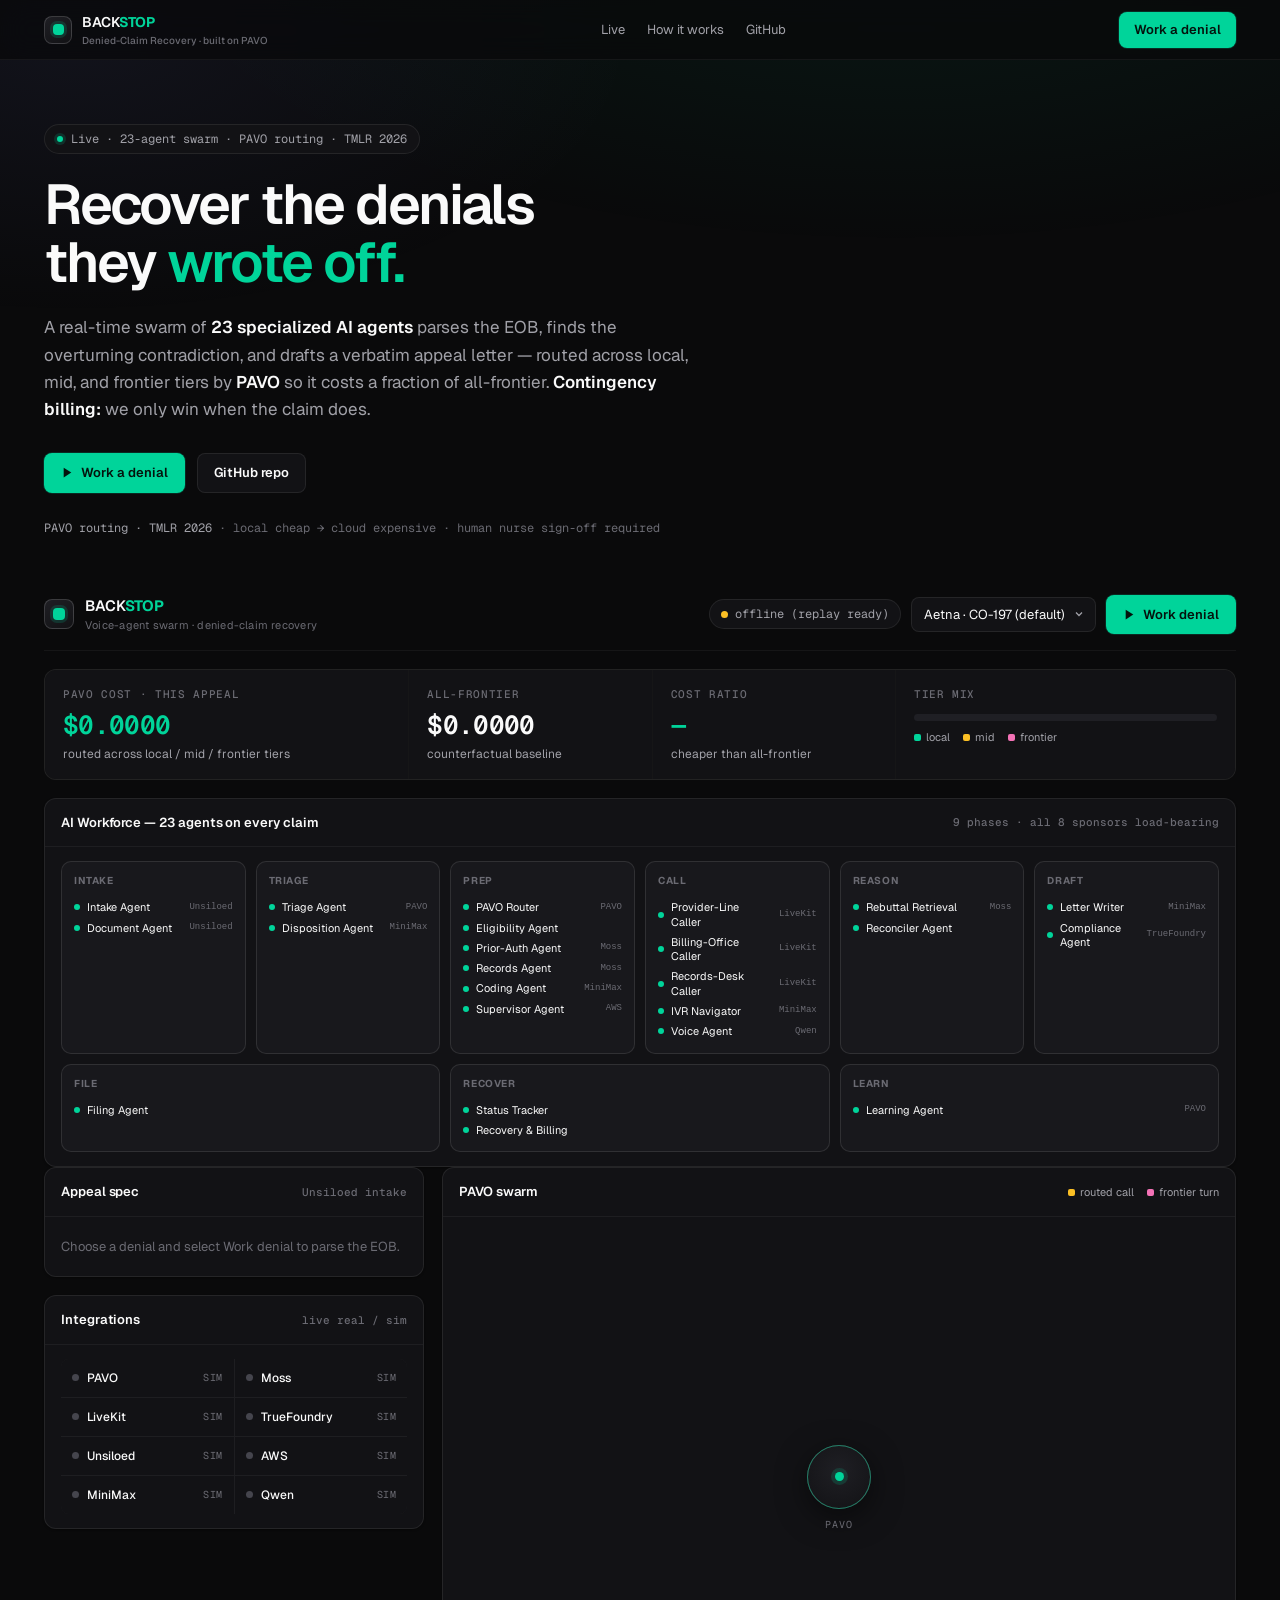
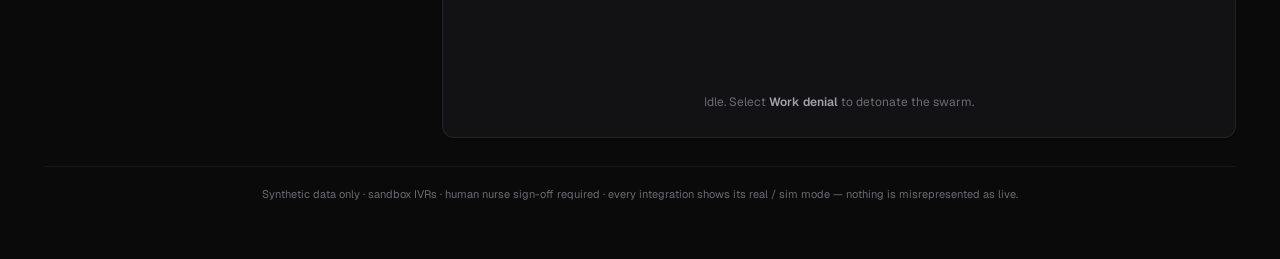
==== commit a6088ed5: "fix(site): move the 23-agent workforce panel above the fold (front and center)" ====
--- a/index.html
+++ b/index.html
@@ -110,6 +110,17 @@
       </div>
     </section>
 
+    <!-- ===================== AI WORKFORCE — front and center ===================== -->
+    <section style="margin-top:18px" id="workforce">
+      <div class="card">
+        <div class="card-head">
+          <h2 class="card-title">AI Workforce — 23 agents on every claim</h2>
+          <span class="card-tag">9 phases · all 8 sponsors load-bearing</span>
+        </div>
+        <div id="workforce-body" class="card-body"></div>
+      </div>
+    </section>
+
     <!-- ============================ MAIN GRID ============================ -->
     <div class="grid-main">
 
@@ -208,17 +219,6 @@
       </div>
     </div>
 
-    <!-- ===================== AI WORKFORCE (always visible) ===================== -->
-    <section style="margin-top:18px" id="workforce">
-      <div class="card">
-        <div class="card-head">
-          <h2 class="card-title">AI Workforce</h2>
-          <span class="card-tag">23 specialized agents · 9 phases · all 8 sponsors load-bearing</span>
-        </div>
-        <div id="workforce-body" class="card-body"></div>
-      </div>
-    </section>
-
     <footer class="footer">
       Synthetic data only · sandbox IVRs · human nurse sign-off required ·
       every integration shows its real / sim mode — nothing is misrepresented as live.
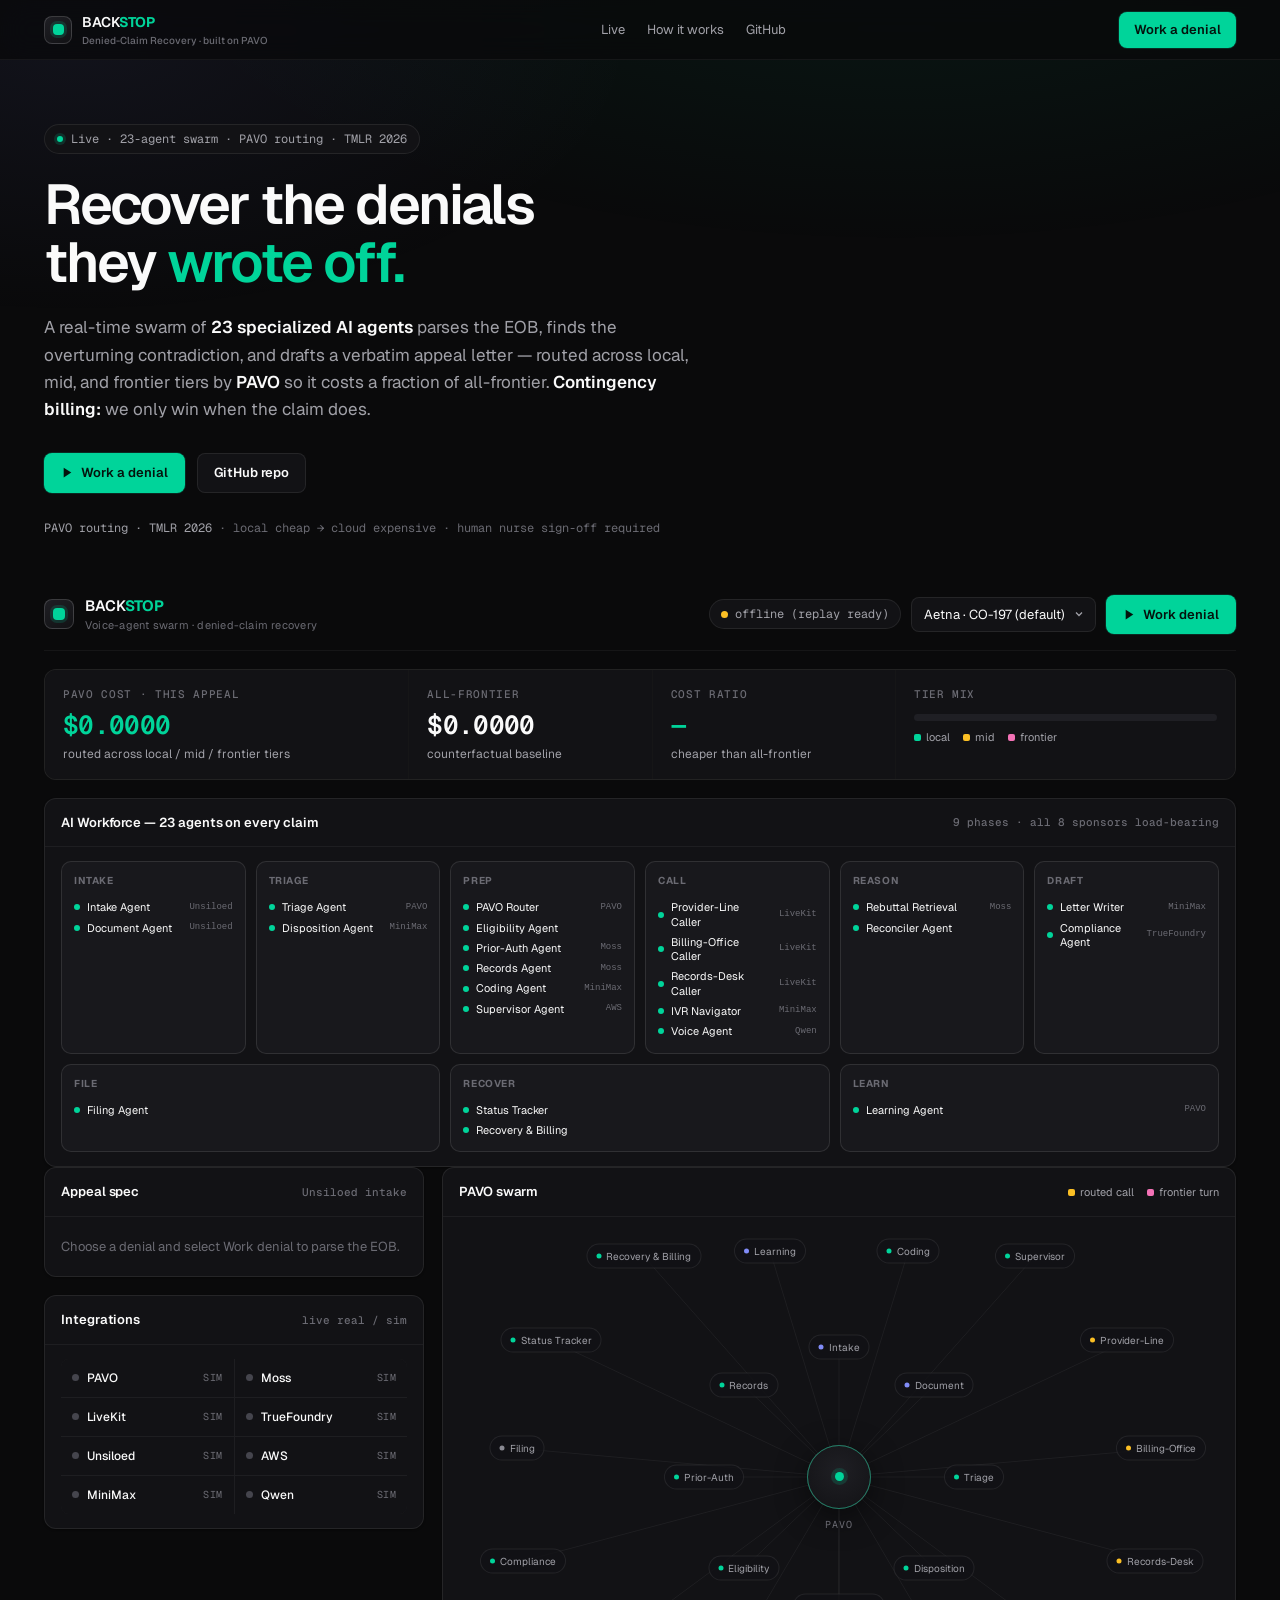
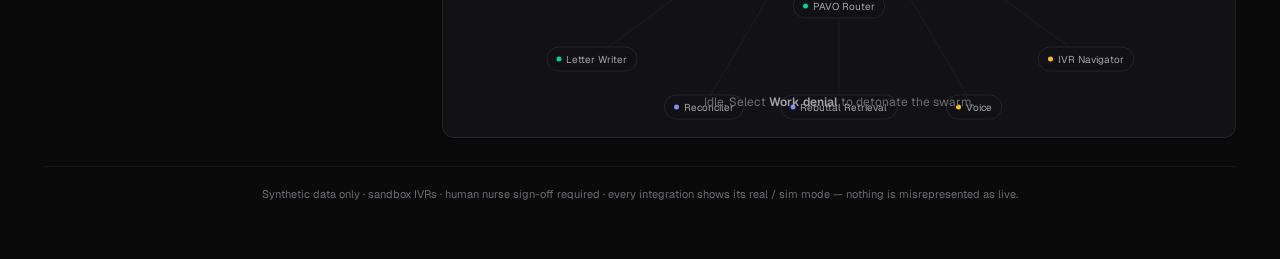
==== commit 0fc60516: "feat(site): render all 23 agents as a constellation in the PAVO swarm diagram" ====
--- a/index.html
+++ b/index.html
@@ -210,6 +210,7 @@
               <div class="core-disc"></div>
               <div class="core-label">PAVO</div>
             </div>
+            <div id="swarm-nodes"></div>
             <div id="cells" class="cells"></div>
             <div id="stage-hint" class="stage-hint">
               Idle. Select <b>Work denial</b> to detonate the swarm.
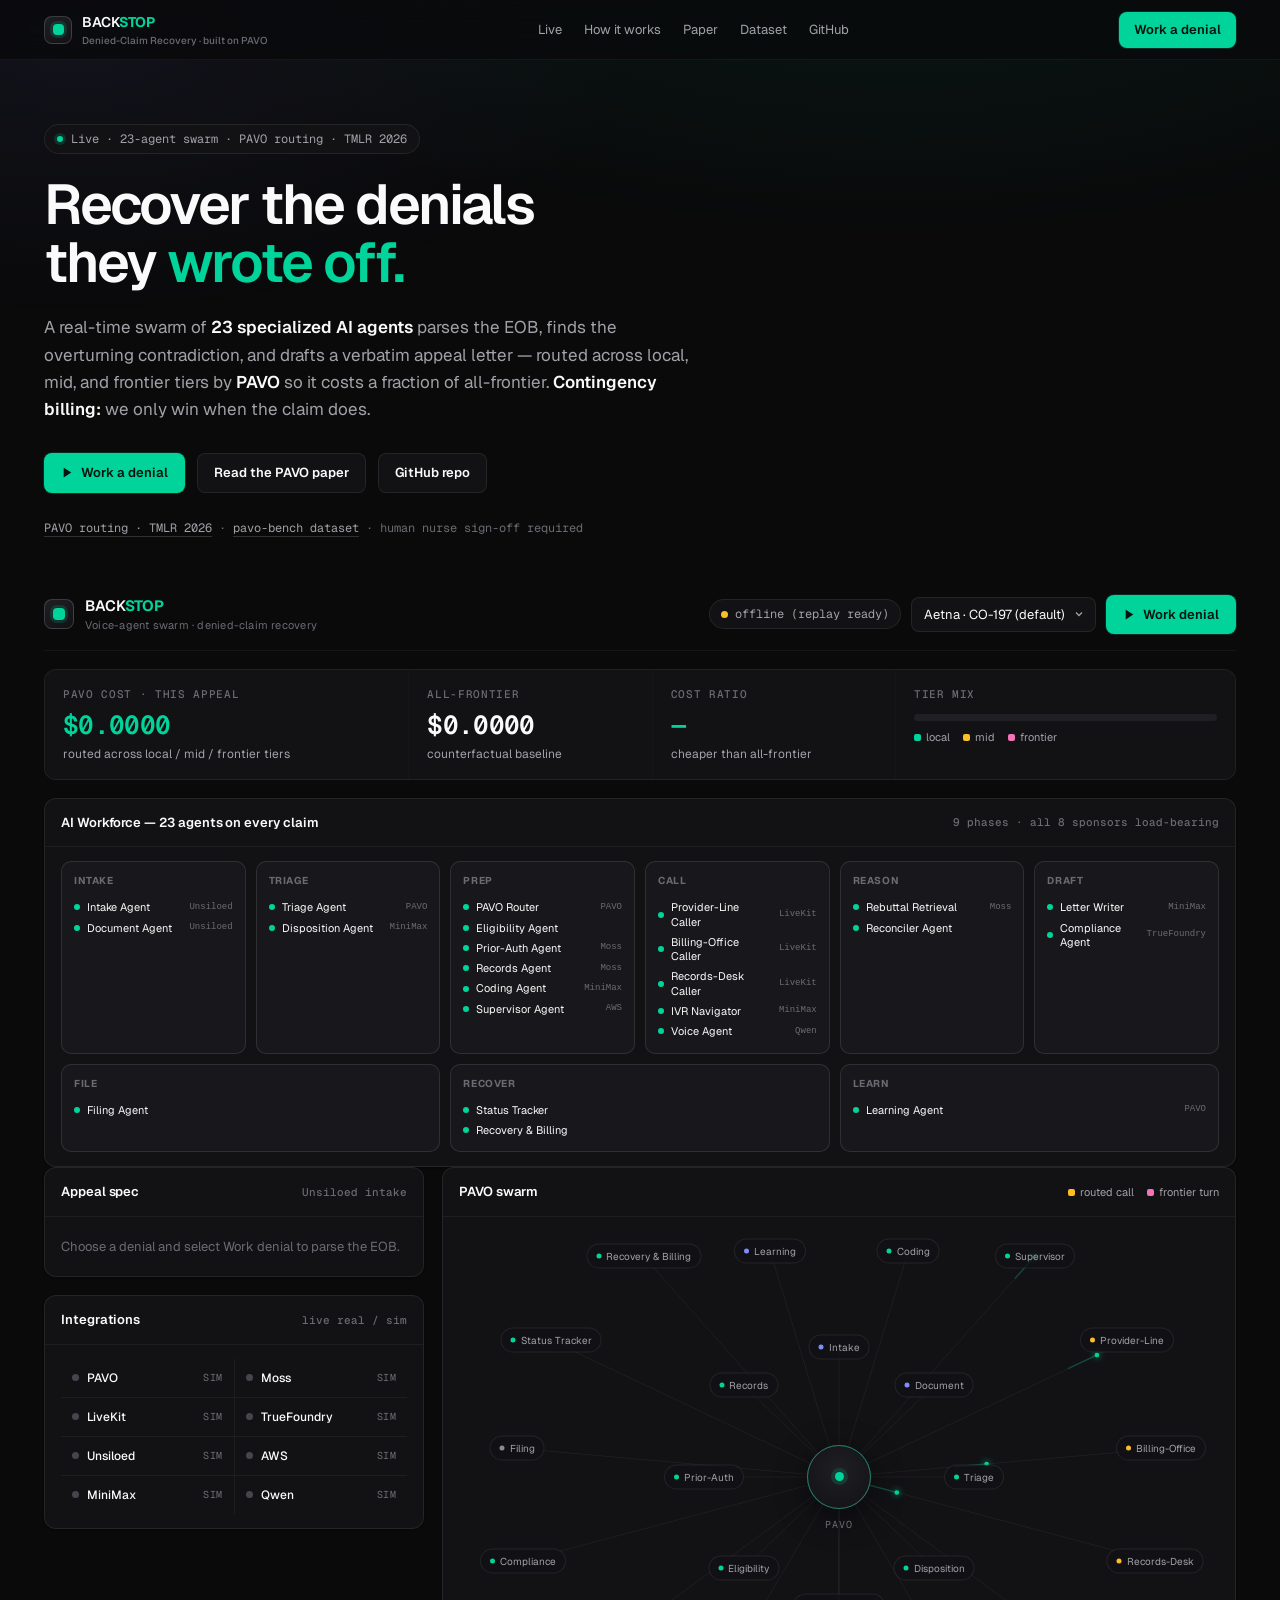
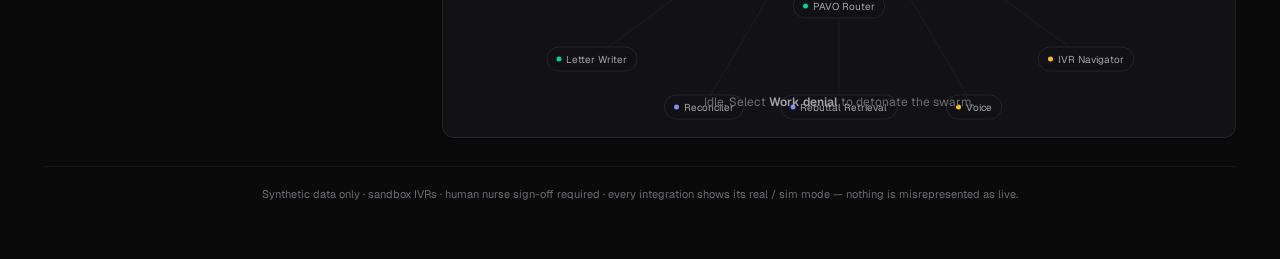
==== commit 7017397b: "feat(site): PAVO paper + dataset links; ambient pulse from core to all 23 agents" ====
--- a/index.html
+++ b/index.html
@@ -23,6 +23,8 @@
       <div class="nav-links">
         <a href="#dashboard">Live</a>
         <a href="#workforce">How it works</a>
+        <a href="https://openreview.net/forum?id=zrneoIxlFx&noteId=OBmEIQrEuO" target="_blank" rel="noopener">Paper</a>
+        <a href="https://huggingface.co/datasets/vnmoorthy/pavo-bench" target="_blank" rel="noopener">Dataset</a>
         <a href="https://github.com/vnmoorthy/backstop" target="_blank" rel="noopener">GitHub</a>
       </div>
       <a class="nav-cta" href="#dashboard">Work a denial</a>
@@ -46,10 +48,11 @@
           <svg width="13" height="13" viewBox="0 0 24 24" fill="none" aria-hidden="true"><path d="M5 3l14 9-14 9V3z" fill="currentColor" /></svg>
           Work a denial
         </a>
+        <a href="https://openreview.net/forum?id=zrneoIxlFx&noteId=OBmEIQrEuO" target="_blank" rel="noopener" class="btn btn-ghost">Read the PAVO paper</a>
         <a href="https://github.com/vnmoorthy/backstop" target="_blank" rel="noopener" class="btn btn-ghost">GitHub repo</a>
       </div>
       <div class="hero-foot">
-        <span>PAVO routing · TMLR 2026</span> · local cheap → cloud expensive · human nurse sign-off required
+        <a href="https://openreview.net/forum?id=zrneoIxlFx&noteId=OBmEIQrEuO" target="_blank" rel="noopener" class="hero-foot-link"><span>PAVO routing · TMLR 2026</span></a> · <a href="https://huggingface.co/datasets/vnmoorthy/pavo-bench" target="_blank" rel="noopener" class="hero-foot-link">pavo-bench dataset</a> · human nurse sign-off required
       </div>
     </section>
 
--- a/styles.css
+++ b/styles.css
@@ -157,6 +157,8 @@
 .hero-actions { display: flex; flex-wrap: wrap; gap: 12px; margin-top: 30px; }
 .hero-foot { margin-top: 26px; font-size: 12px; color: var(--text-tertiary); font-family: var(--mono); }
 .hero-foot span { color: var(--text-secondary); }
+.hero-foot-link { color: var(--text-secondary); text-decoration: none; border-bottom: 1px solid var(--border-strong); transition: color var(--t), border-color var(--t); }
+.hero-foot-link:hover { color: var(--mint); border-color: var(--mint); }
 
 /* ============================ DASHBOARD HEADER ============================ */
 .topbar {
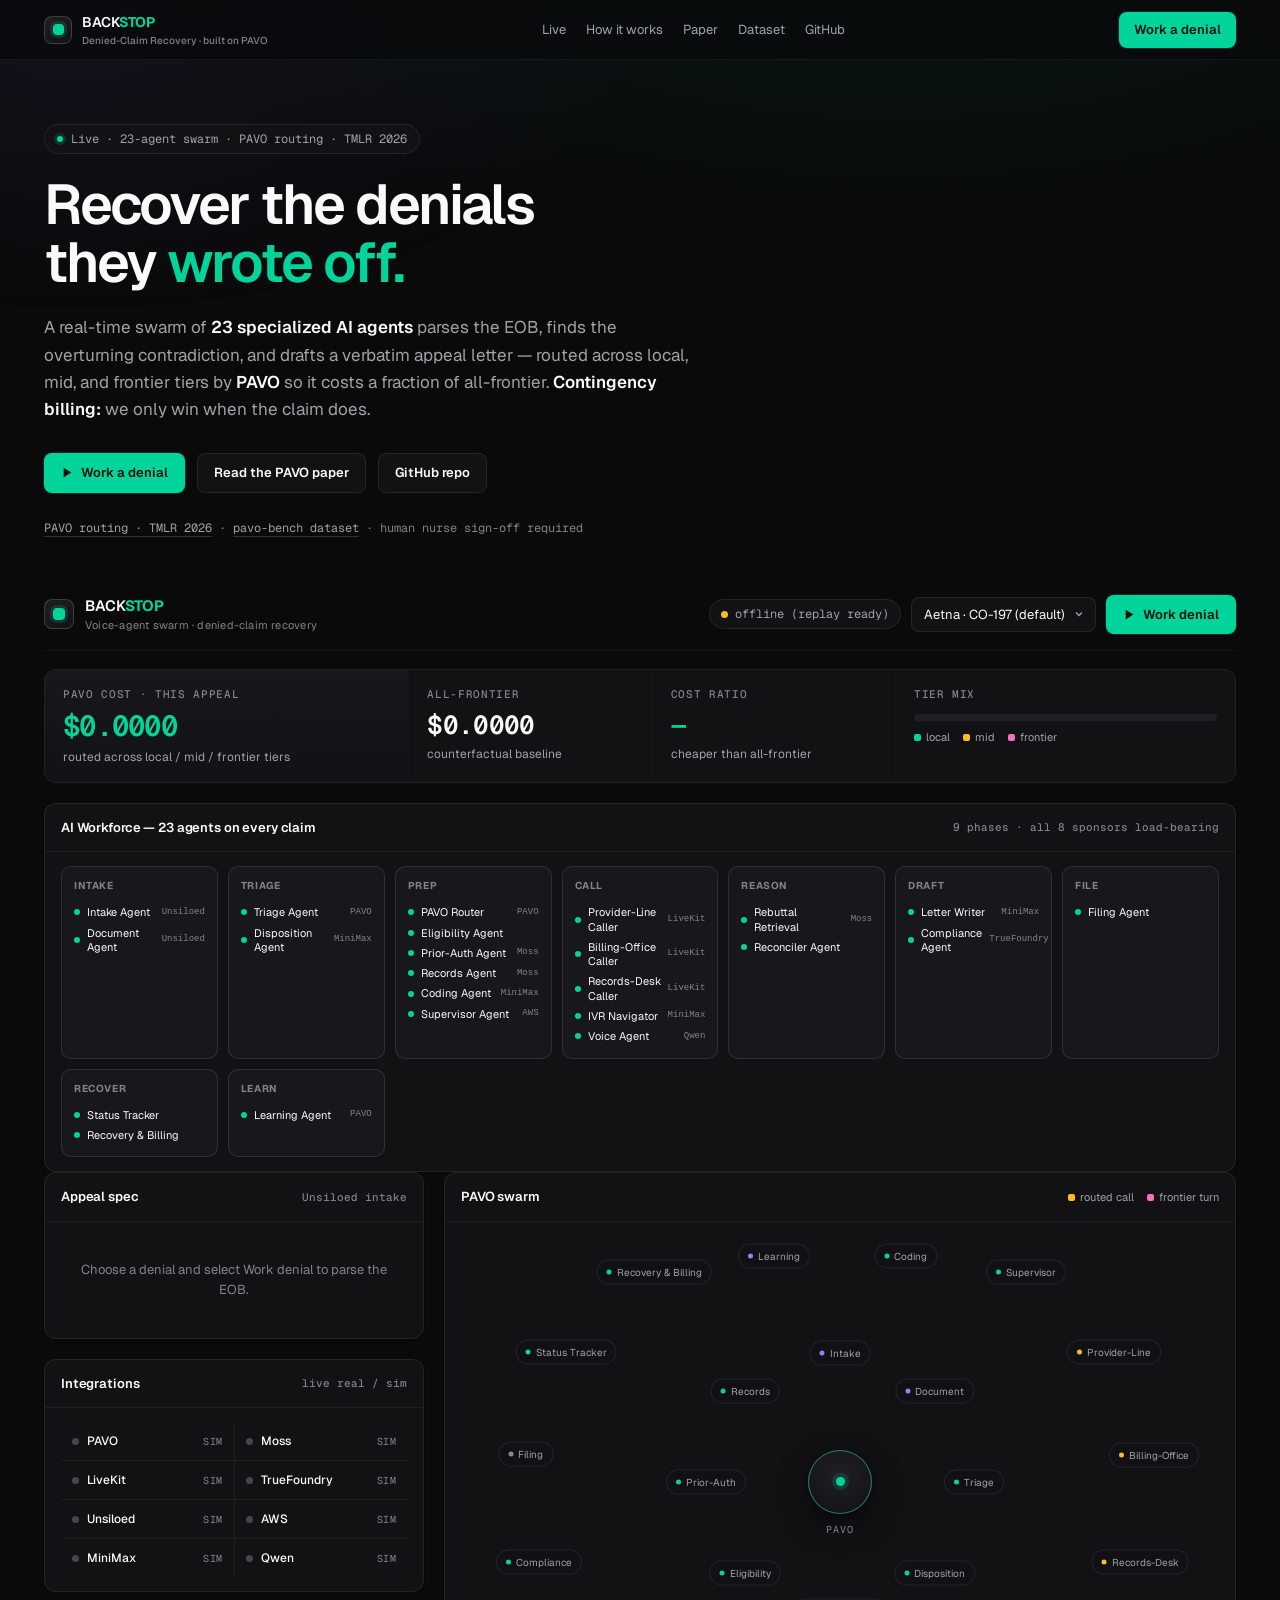
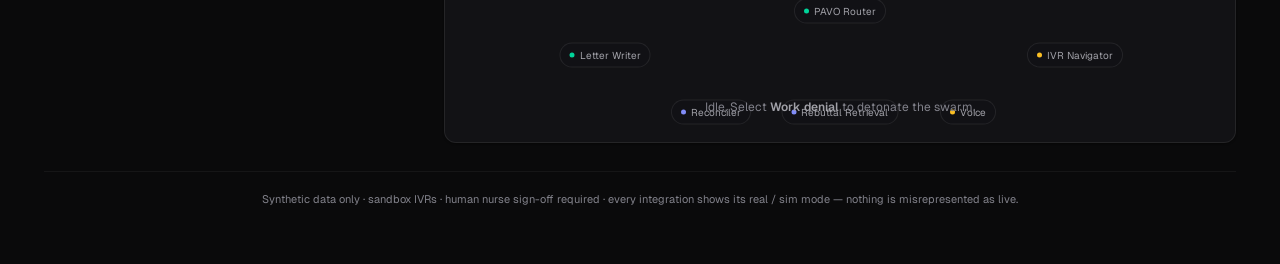
==== commit 6ed9c34a: "polish(site): Fortune-500 hardening — fonts, gated rAF, static guard, SEO/OG, favicon, full responsi" ====
--- a/index.html
+++ b/index.html
@@ -3,17 +3,38 @@
 <head>
   <meta charset="UTF-8" />
   <meta name="viewport" content="width=device-width, initial-scale=1.0" />
-  <title>Backstop — Denied-Claim Recovery</title>
+  <title>Backstop — 23-Agent AI Swarm for Denied-Claim Recovery</title>
+  <meta name="description" content="Backstop runs a real-time swarm of 23 specialized AI agents that parse the EOB, find the overturning contradiction, and draft a verbatim appeal letter — routed across local, mid, and frontier tiers by PAVO. Contingency billing: we only win when the claim does." />
+  <link rel="canonical" href="https://vnmoorthy.github.io/backstop/" />
+
+  <!-- Open Graph -->
+  <meta property="og:type" content="website" />
+  <meta property="og:url" content="https://vnmoorthy.github.io/backstop/" />
+  <meta property="og:title" content="Backstop — 23-Agent AI Swarm for Denied-Claim Recovery" />
+  <meta property="og:description" content="A real-time swarm of 23 specialized AI agents recovers denied claims — PAVO routing across local/mid/frontier tiers, contingency billing. We only win when the claim does." />
+  <meta property="og:image" content="https://vnmoorthy.github.io/backstop/og.png" />
+
+  <!-- Twitter -->
+  <meta name="twitter:card" content="summary_large_image" />
+  <meta name="twitter:title" content="Backstop — 23-Agent AI Swarm for Denied-Claim Recovery" />
+  <meta name="twitter:description" content="A real-time swarm of 23 specialized AI agents recovers denied claims — PAVO routing across local/mid/frontier tiers, contingency billing. We only win when the claim does." />
+  <meta name="twitter:image" content="https://vnmoorthy.github.io/backstop/og.png" />
+
+  <meta name="theme-color" content="#0a0a0b" />
+  <link rel="icon" href="data:image/svg+xml,%3Csvg xmlns='http://www.w3.org/2000/svg' viewBox='0 0 32 32'%3E%3Crect width='32' height='32' rx='8' fill='%230a0a0b'/%3E%3Crect x='10' y='10' width='12' height='12' rx='4' fill='%2300d49a'/%3E%3C/svg%3E" />
+
   <link rel="preconnect" href="https://fonts.googleapis.com" />
   <link rel="preconnect" href="https://fonts.gstatic.com" crossorigin />
+  <link rel="stylesheet" href="https://fonts.googleapis.com/css2?family=Geist:wght@400;500;600;700&family=Geist+Mono:wght@400;500&display=swap" />
   <link rel="stylesheet" href="styles.css" />
 </head>
 
 <body>
+  <a href="#dashboard" class="skip-link">Skip to dashboard</a>
   <div class="bg-glow" aria-hidden="true"></div>
 
   <!-- ============================ MARKETING NAV ============================ -->
-  <nav class="nav">
+  <nav class="nav" aria-label="Primary">
     <div class="nav-inner">
       <a class="nav-brand" href="#top">
         <span class="nav-logo" aria-hidden="true"></span>
@@ -31,7 +52,7 @@
     </div>
   </nav>
 
-  <div class="app" id="top">
+  <main class="app" id="top">
 
     <!-- ============================ HERO ============================ -->
     <section class="hero">
@@ -227,9 +248,9 @@
       Synthetic data only · sandbox IVRs · human nurse sign-off required ·
       every integration shows its real / sim mode — nothing is misrepresented as live.
     </footer>
-  </div>
+  </main>
 
   <div id="toast" class="toast" hidden></div>
-  <script src="app.js"></script>
+  <script src="app.js" defer></script>
 </body>
 </html>
--- a/styles.css
+++ b/styles.css
@@ -3,8 +3,6 @@
    Geist Sans + Geist Mono · deep near-black · elevated surfaces · mint accent.
    Palette + tokens sampled from vnmoorthy.github.io/relocate-ai.
    ========================================================================== */
-
-@import url("https://fonts.googleapis.com/css2?family=Geist:wght@400;500;600;700&family=Geist+Mono:wght@400;500&display=swap");
 
 :root {
   /* surfaces */
@@ -24,7 +22,7 @@
   /* text */
   --text-primary:    #fafafa;
   --text-secondary:  #a1a1a8;
-  --text-tertiary:   #6b6b73;
+  --text-tertiary:   #82828b;
   --text-quaternary: #45454d;
 
   /* accent + status */
@@ -66,7 +64,7 @@
   /* radii / shadow / motion */
   --r-sm: 6px; --r-md: 8px; --r-lg: 12px; --r-xl: 16px; --r-pill: 999px;
   --shadow-sm: 0 1px 2px rgba(0,0,0,0.4);
-  --shadow-md: 0 8px 30px rgba(0,0,0,0.5);
+  --shadow-md: 0 12px 32px rgba(0,0,0,0.45), 0 2px 6px rgba(0,0,0,0.4);
   --ease: cubic-bezier(0.22, 0.61, 0.22, 1);
   --t-fast: 120ms; --t: 160ms;
 }
@@ -91,6 +89,18 @@
 .tnum { font-variant-numeric: tabular-nums; font-feature-settings: "tnum" 1; }
 .mono { font-family: var(--mono); }
 
+/* ---- a11y: focus + skip link ---- */
+:focus-visible { outline: 2px solid var(--mint); outline-offset: 2px; }
+:focus:not(:focus-visible) { outline: none; }
+.skip-link {
+  position: absolute; left: 12px; top: -48px; z-index: 100;
+  padding: 8px 14px; border-radius: var(--r-md);
+  background: var(--bg-elev-2); border: 1px solid var(--border-strong);
+  color: var(--text-primary); font-size: 13px; font-weight: 600;
+  text-decoration: none; transition: top var(--t) var(--ease);
+}
+.skip-link:focus { top: 12px; }
+
 /* ambient backdrop */
 .bg-glow {
   position: fixed; inset: 0; pointer-events: none; z-index: 0;
@@ -100,7 +110,8 @@
 }
 
 /* ---- shell ---- */
-.app { position: relative; z-index: 1; max-width: 1240px; margin: 0 auto; padding: 0 24px 56px; }
+.app { position: relative; z-index: 1; max-width: 1240px; margin: 0 auto; padding: 0 24px 56px; overflow-x: hidden; }
+body { overflow-x: hidden; }
 
 /* ============================ MARKETING NAV ============================ */
 .nav {
@@ -123,18 +134,19 @@
   background: var(--mint); box-shadow: 0 0 0 3px var(--mint-dim); }
 .nav-word { font-size: 14px; font-weight: 600; letter-spacing: -0.01em; color: var(--text-primary); }
 .nav-word b { color: var(--mint); font-weight: 700; }
-.nav-word small { display: block; font-size: 10px; font-weight: 500; color: var(--text-tertiary); letter-spacing: 0; }
-.nav-links { display: flex; align-items: center; gap: 22px; }
+.nav-word small { display: block; font-size: 10px; font-weight: 500; color: var(--text-tertiary); letter-spacing: 0; line-height: 1.3; margin-top: 1px; }
+.nav-links { display: flex; align-items: center; gap: 20px; }
 .nav-links a { font-size: 13px; color: var(--text-secondary); text-decoration: none; transition: color var(--t); }
 .nav-links a:hover { color: var(--text-primary); }
 .nav-cta {
   display: inline-flex; align-items: center; gap: 7px;
   padding: 8px 15px; border-radius: var(--r-md); min-height: 36px;
   background: var(--mint); color: #04130d; font-size: 13px; font-weight: 600;
-  text-decoration: none; transition: background var(--t), box-shadow var(--t);
+  text-decoration: none; transition: background var(--t), box-shadow var(--t), transform var(--t) var(--ease);
   box-shadow: 0 0 0 1px var(--mint-dim);
 }
-.nav-cta:hover { background: var(--accent-hover); box-shadow: 0 6px 20px var(--mint-dim); }
+.nav-cta:hover { background: var(--accent-hover); box-shadow: 0 6px 20px var(--mint-dim); transform: translateY(-1px); }
+.nav-cta:active { transform: translateY(0); }
 @media (max-width: 760px) { .nav-links { display: none; } }
 
 /* ============================ HERO ============================ */
@@ -149,10 +161,10 @@
   box-shadow: 0 0 0 3px var(--mint-dim); }
 .hero h1 {
   font-size: clamp(34px, 5.4vw, 56px); font-weight: 600; letter-spacing: -0.035em;
-  line-height: 1.04; color: var(--text-primary);
+  line-height: 1.04; color: var(--text-primary); text-wrap: balance;
 }
 .hero h1 .accent { color: var(--mint); }
-.hero-sub { margin-top: 22px; font-size: 17px; line-height: 1.6; color: var(--text-secondary); max-width: 660px; }
+.hero-sub { margin-top: 22px; font-size: 17px; line-height: 1.6; color: var(--text-secondary); max-width: 660px; text-wrap: pretty; }
 .hero-sub b { color: var(--text-primary); font-weight: 600; }
 .hero-actions { display: flex; flex-wrap: wrap; gap: 12px; margin-top: 30px; }
 .hero-foot { margin-top: 26px; font-size: 12px; color: var(--text-tertiary); font-family: var(--mono); }
@@ -178,6 +190,16 @@
 .brand-name b { color: var(--mint); font-weight: 700; }
 .brand-sub { font-size: 11px; color: var(--text-tertiary); letter-spacing: 0.02em; }
 .topbar-actions { display: flex; align-items: center; gap: 10px; }
+
+@media (max-width: 560px) {
+  .topbar { flex-direction: column; align-items: stretch; gap: 12px; }
+  .topbar-actions { flex-wrap: wrap; }
+  .picker { max-width: 100%; flex: 1; }
+  #run-btn { flex: 1; justify-content: center; }
+  .metrics { grid-template-columns: 1fr; }
+  .metric { min-height: auto; }
+  .metric-value { font-size: 22px; }
+}
 
 /* connection pill */
 .conn-pill {
@@ -207,12 +229,12 @@
   display: inline-flex; align-items: center; gap: 7px;
   padding: 9px 16px; border-radius: var(--r-md); min-height: 38px;
   border: 1px solid transparent; font-size: 13px; font-weight: 600;
-  cursor: pointer; transition: background var(--t) var(--ease), border-color var(--t) var(--ease), box-shadow var(--t), opacity var(--t);
+  cursor: pointer; transition: background var(--t) var(--ease), border-color var(--t) var(--ease), box-shadow var(--t), opacity var(--t), transform var(--t) var(--ease);
   white-space: nowrap; text-decoration: none;
 }
 .btn-primary { background: var(--mint); color: #04130d; box-shadow: 0 0 0 1px var(--mint-dim); }
-.btn-primary:hover { background: var(--accent-hover); box-shadow: 0 6px 20px var(--mint-dim); }
-.btn-primary:active { background: var(--accent-press); }
+.btn-primary:hover { background: var(--accent-hover); box-shadow: 0 6px 20px var(--mint-dim); transform: translateY(-1px); }
+.btn-primary:active { background: var(--accent-press); transform: translateY(0); }
 .btn-primary:disabled { opacity: 0.5; cursor: default; box-shadow: none; }
 .btn-ghost { background: var(--bg-elev-1); border-color: var(--border-soft); color: var(--text-primary); }
 .btn-ghost:hover { background: var(--bg-elev-3); border-color: var(--border-strong); }
@@ -222,16 +244,17 @@
 .metrics {
   display: grid; grid-template-columns: 1.5fr 1fr 1fr 1.4fr; gap: 1px;
   background: var(--border-subtle); border: 1px solid var(--border-subtle);
-  border-radius: var(--r-lg); overflow: hidden; margin-bottom: 18px;
+  border-radius: var(--r-lg); overflow: hidden; margin-bottom: 20px;
 }
 .metric { background: var(--bg-elev-1); padding: 16px 18px; min-height: 96px; }
+.metric.hero { background: linear-gradient(180deg, var(--bg-elev-2), var(--bg-elev-1)); }
 .metric-label {
   font-size: 11px; color: var(--text-tertiary); text-transform: uppercase;
   letter-spacing: 0.06em; font-weight: 500; margin-bottom: 9px; font-family: var(--mono);
 }
 .metric-value { font-size: 26px; font-weight: 600; letter-spacing: -0.025em; line-height: 1; font-family: var(--mono); }
 .metric-sub { font-size: 12px; color: var(--text-secondary); margin-top: 7px; }
-.metric.hero .metric-value { color: var(--text-primary); }
+.metric.hero .metric-value { color: var(--text-primary); font-size: 29px; }
 .metric.hero .pavo  { color: var(--mint); }
 .metric.hero .front { color: var(--text-tertiary); text-decoration: line-through; text-decoration-color: var(--border-strong); }
 .ratio-value { color: var(--mint); transition: transform var(--t) var(--ease); display: inline-block; }
@@ -247,8 +270,8 @@
 .tier-legend i { width: 7px; height: 7px; border-radius: 2px; display: inline-block; margin-right: 5px; vertical-align: middle; }
 
 /* ============================ LAYOUT GRID ============================ */
-.grid-main { display: grid; grid-template-columns: 380px 1fr; gap: 18px; align-items: start; }
-.col { display: flex; flex-direction: column; gap: 18px; }
+.grid-main { display: grid; grid-template-columns: 380px 1fr; gap: 20px; align-items: start; }
+.col { display: flex; flex-direction: column; gap: 20px; }
 @media (max-width: 1080px) { .grid-main { grid-template-columns: 1fr; } .metrics { grid-template-columns: 1fr 1fr; } }
 
 /* ============================ CARD ============================ */
@@ -257,7 +280,7 @@
   display: flex; align-items: center; justify-content: space-between;
   padding: 14px 16px; border-bottom: 1px solid var(--border-subtle);
 }
-.card-title { font-size: 13px; font-weight: 600; letter-spacing: -0.005em; }
+.card-title { font-size: 13px; font-weight: 600; letter-spacing: -0.01em; color: var(--text-primary); }
 .card-tag { font-size: 11px; color: var(--text-tertiary); font-weight: 500; font-family: var(--mono); }
 .card-body { padding: 14px 16px; }
 .card[hidden] { display: none; }
@@ -280,8 +303,11 @@
 .kv-row:last-child { border-bottom: 0; }
 .kv-k { font-size: 12px; color: var(--text-secondary); }
 .kv-v { font-size: 13px; font-weight: 500; text-align: right; }
-.kv-v.code { font-family: var(--mono); font-size: 12px; color: var(--mint); }
-.empty-hint { color: var(--text-tertiary); font-size: 13px; padding: 6px 0; }
+.kv-v.code { font-family: var(--mono); font-size: 12px; color: var(--text-primary); }
+.empty-hint {
+  display: flex; align-items: center; justify-content: center; text-align: center;
+  min-height: 88px; padding: 18px 12px; color: var(--text-tertiary); font-size: 13px; line-height: 1.55;
+}
 
 /* ---- sponsor / integration list ---- */
 .sponsor-list { display: grid; grid-template-columns: 1fr 1fr; gap: 1px; background: var(--border-subtle); border-radius: var(--r-md); overflow: hidden; }
@@ -386,6 +412,13 @@
 .stage-hint { position: absolute; left: 50%; bottom: 26px; transform: translateX(-50%); z-index: 3; font-size: 12px; color: var(--text-tertiary); text-align: center; }
 .stage-hint b { color: var(--text-secondary); font-weight: 600; }
 
+/* keep the swarm stage in view alongside the left column on wide screens */
+@media (min-width: 1081px) { .stage-card { position: sticky; top: 76px; } }
+
+/* responsive swarm stage */
+@media (max-width: 760px) { .stage { height: 420px; } .cell { width: 170px; } }
+@media (max-width: 480px) { .stage { height: 360px; } .cell { width: 150px; font-size: 11px; } }
+
 /* ============================ FOOTER + TOAST ============================ */
 .footer { margin-top: 28px; padding-top: 18px; border-top: 1px solid var(--border-subtle); text-align: center; font-size: 11px; color: var(--text-tertiary); line-height: 1.7; }
 .toast {
